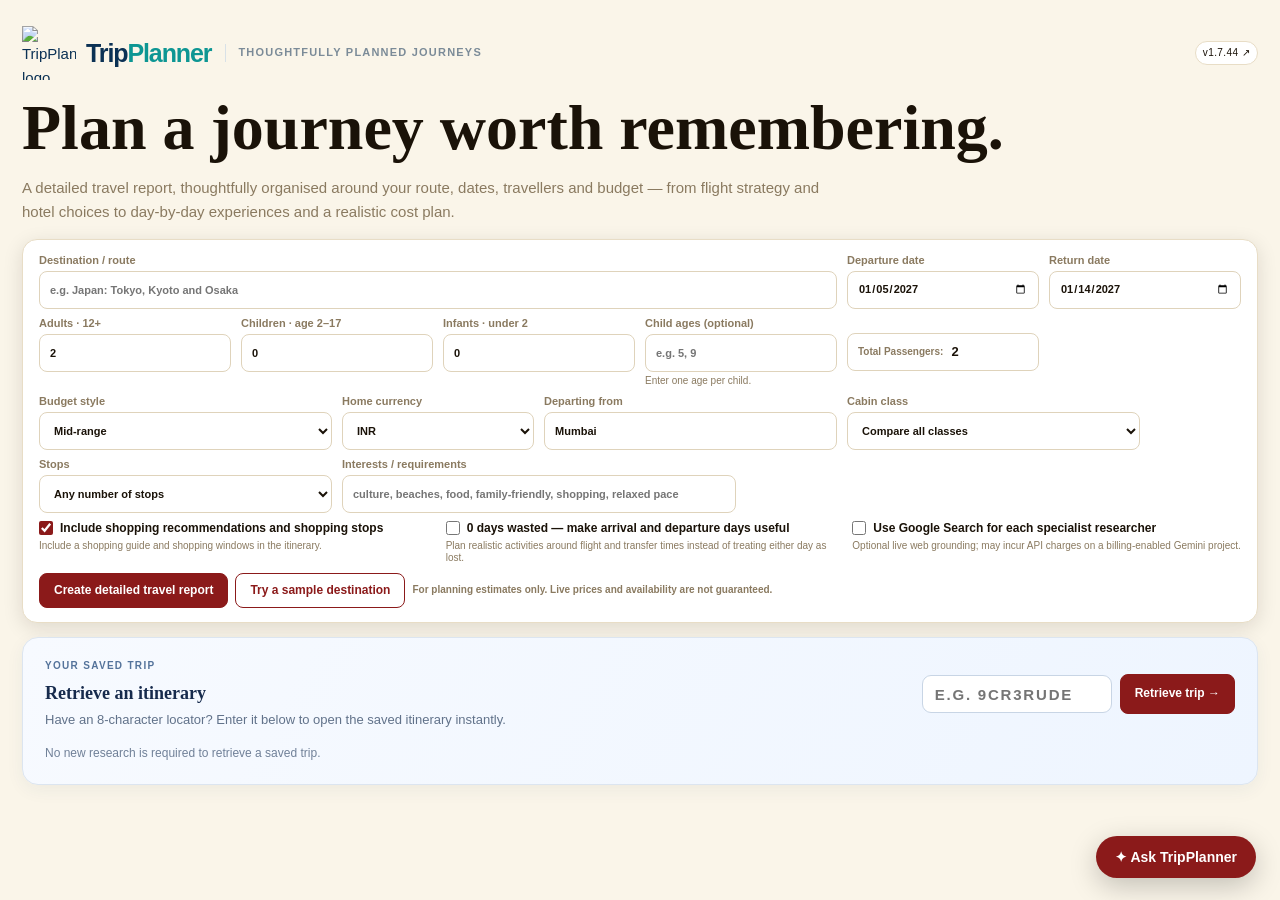
==== public/index.html @ 1905da1a "Make contingency percentage editable and recalculate budget" ====
<!doctype html><html lang="en"><head><meta charset="utf-8"><meta name="viewport" content="width=device-width,initial-scale=1,viewport-fit=cover"><meta name="theme-color" content="#0B3154"><title>TripPlanner — Thoughtfully Planned Journeys</title><link rel="icon" type="image/svg+xml" href="/favicon.svg?v=1.3.4"><link rel="stylesheet" href="/template.css"><style>
:root{--gold:#C9A84C;--deep-red:#8B1A1A;--jade:#2D6A4F;--cream:#FAF5E9;--ink:#1A1208;--soft-gold:#F0E0A8;--muted:#8A7A60;--shadow:rgba(26,18,8,.12);--line:#e8ddc6}
*{box-sizing:border-box}.brand-header{display:flex;align-items:center;gap:14px;margin:2px 0 14px;flex-wrap:wrap}.brand-logo{display:inline-flex;align-items:center;gap:10px;text-decoration:none;color:#0B3154}.brand-logo img{display:block;width:54px;height:54px;object-fit:contain}.brand-wordmark{font:800 25px/1 Inter,'DM Sans',sans-serif;letter-spacing:-1.1px;color:#0B3154}.brand-wordmark span{color:#0D9693}.brand-tagline{font-size:11px;letter-spacing:.11em;text-transform:uppercase;color:#7B8B98;font-weight:700;padding-left:12px;border-left:1px solid #d8e1e7}.brand-header .version-tag{margin-left:auto}body{margin:0;background:var(--cream);color:var(--ink);font:15px/1.6 Inter,'DM Sans',sans-serif}.wrap{max-width:1500px;margin:auto;padding:24px 22px 60px}.brand{font-size:11px;letter-spacing:.2em;text-transform:uppercase;color:var(--gold);font-weight:800}h1,h2,h3{font-family:'Playfair Display',Georgia,serif}h1{font-size:clamp(2.2rem,5vw,4rem);line-height:1.05;margin:10px 0}h2{font-size:1.6rem;margin:0 0 14px}h3{font-size:1.12rem;margin:0 0 6px}.lead{max-width:800px;color:var(--muted)}.formbox,.section,.stat,.card{background:#fff;border:1px solid var(--line);border-radius:15px;box-shadow:0 5px 20px var(--shadow)}.formbox{padding:14px 16px;margin:12px 0}.formgrid{display:grid;grid-template-columns:repeat(12,minmax(0,1fr));gap:8px 10px;align-items:start}.field{display:flex;flex-direction:column;align-items:stretch;align-self:start;gap:3px;min-width:0;font-size:11px;line-height:1.25;font-weight:700;color:var(--muted)}.field.wide{grid-column:1/-1}.field.span-2{grid-column:span 2}.field.span-3{grid-column:span 3}.field.span-4{grid-column:span 4}.field.destination-field{grid-column:span 8}.field.date-field{grid-column:span 2}.field.party-field{grid-column:span 2}.field small{font-size:10px;line-height:1.25;font-weight:500;color:var(--muted)}input,select{width:100%;height:38px;min-width:0;padding:7px 10px;border:1px solid #dfd3bb;border-radius:8px;background:#fff;color:var(--ink);font:600 13px Inter,'DM Sans',sans-serif}.btn{border:1px solid var(--deep-red);border-radius:8px;background:var(--deep-red);color:#fff;padding:9px 14px;font-size:12px;font-weight:800;cursor:pointer}.btn.secondary{background:#fff;color:var(--deep-red)}.btn:disabled{opacity:.55;cursor:wait}.status{min-height:24px;color:var(--muted)}.hero{position:relative;overflow:hidden;background:linear-gradient(145deg,#1a1208,#4a2c0a 55%,#8b1a1a);border-radius:20px;color:#fff;padding:clamp(25px,5vw,52px);margin:22px 0 14px}.hero:after{content:'✦';position:absolute;right:5%;top:-25%;font-size:clamp(100px,20vw,240px);color:rgba(201,168,76,.12)}.eyebrow{font-size:11px;letter-spacing:.2em;text-transform:uppercase;color:var(--soft-gold);font-weight:800}.hero h2{font-size:clamp(2rem,4.5vw,3.5rem);color:var(--soft-gold);margin:8px 0}.hero p{color:#f5e9d4;max-width:780px}.stats{display:grid;grid-template-columns:repeat(5,1fr);gap:10px;margin:12px 0 18px}.stat{padding:14px;text-align:center}.stat b{display:block;font:700 1.3rem 'Playfair Display',Georgia,serif;color:var(--deep-red)}.stat span{font-size:10px;letter-spacing:.1em;text-transform:uppercase;color:var(--muted)}.tabs{display:flex;flex-wrap:wrap;gap:8px;overflow:visible;position:sticky;top:0;z-index:4;background:var(--cream);padding:10px 0;align-items:center}.tab{white-space:nowrap;border:1px solid var(--line);background:#fff;color:var(--ink);border-radius:99px;padding:9px 15px;font-weight:700;cursor:pointer}.tab.active{background:var(--deep-red);border-color:var(--deep-red);color:#fff}.section{padding:22px;margin:14px 0}.section-head{display:flex;align-items:baseline;justify-content:space-between;gap:10px;flex-wrap:wrap}.section-head p{color:var(--muted);font-size:13px}.grid{display:grid;grid-template-columns:repeat(auto-fit,minmax(235px,1fr));gap:12px}.live-flight-panel{display:flex;gap:12px;align-items:end;flex-wrap:wrap;padding:16px;border:1px solid var(--line);border-radius:12px;background:#fffdf9;margin:12px 0}.live-flight-field{display:flex;flex-direction:column;gap:6px;min-width:170px;flex:1;font-size:12px;font-weight:700;color:var(--muted)}.live-flight-field input{width:100%;min-height:40px;padding:9px 11px;border:1px solid var(--line);border-radius:8px;background:#fff;color:var(--ink)}.live-flight-status{flex-basis:100%;font-size:12px;color:var(--muted);min-height:18px}.flight-filters{display:flex;gap:14px;flex-wrap:wrap;margin:12px 0 18px;padding:14px;border:1px solid var(--line);border-radius:12px;background:#fffdf9}.flight-filter{display:flex;flex-direction:column;gap:5px;min-width:190px;font-size:12px;font-weight:700;color:var(--muted)}.flight-filter select{min-width:190px}.card .btn{margin-top:12px}.card .pill{margin-top:8px}.card{padding:16px;box-shadow:none;background:#fffdf9}.budget-total-pair{display:flex;align-items:center;justify-content:flex-start;gap:28px;flex-wrap:nowrap;white-space:nowrap}.traveller-price-pair{display:grid;grid-template-columns:1fr 1fr;gap:12px;margin-top:12px}.traveller-price-option{display:flex;flex-direction:column;gap:5px;min-width:0}.traveller-price-option .price{font-size:18px}.traveller-price-option+.traveller-price-option{padding-left:12px;border-left:1px solid var(--line)}@media(max-width:520px){.traveller-price-pair{grid-template-columns:1fr}.traveller-price-option+.traveller-price-option{padding-left:0;padding-top:9px;border-left:0;border-top:1px solid var(--line)}}.budget-total-option{display:flex;align-items:baseline;gap:8px;flex-wrap:nowrap}.budget-total-option strong{font-size:12px;color:#8b5b35}.budget-total-option span{font-weight:800;color:#991b1b}.budget-total-option+ .budget-total-option{padding-left:14px;border-left:1px solid #eadcc8}@media(max-width:700px){.budget-total-pair{align-items:flex-start;flex-wrap:wrap;gap:8px 18px;white-space:normal}.budget-total-option{flex-wrap:wrap}.budget-total-option+.budget-total-option{padding-left:0;border-left:0}}.card.live-flight-card{background:#effaf2;border-color:#91c9a0}.card.live-flight-card .pill{background:#d8f1df;color:#176b36}.card.live-flight-card .price{color:#176b36}.card p{margin:6px 0;color:#554735}.muted{color:var(--muted);font-size:13px}.meta{font-size:12px;color:var(--muted);margin:4px 0}.price{font-weight:800;color:var(--jade);margin-top:8px}.pill{display:inline-block;background:#f4ead5;color:#765b2d;border-radius:99px;padding:3px 9px;font-size:11px;font-weight:700}.day{border-left:3px solid var(--gold);padding:4px 0 4px 16px;margin:16px 0}.day summary{cursor:pointer;font:700 1.2rem 'Playfair Display',Georgia,serif}.activity{display:grid;grid-template-columns:76px 1fr;gap:12px;padding:12px 0;border-bottom:1px solid #eee5d6}.activity:last-child{border-bottom:0}.time{color:var(--deep-red);font-weight:800;font-size:12px}.warn{background:#fff5df;border-left:3px solid #d49a32;padding:12px;border-radius:8px;margin:9px 0}.shopping-places-toggle{margin-top:10px}.shopping-places{margin-top:12px;border-top:1px solid var(--line);padding-top:8px}.shopping-place{padding:10px 0;border-bottom:1px solid var(--line)}.shopping-place:last-child{border-bottom:0}.shopping-place-address{font-size:12px;color:var(--muted)}.shopping-place p{margin:4px 0 6px}.shopping-place .link{display:inline-block;font-size:12px}.report-actions{display:flex;align-items:center;gap:12px;flex-wrap:wrap;margin:12px 0}.report-actions .muted{font-size:12px}.budget-table{width:100%;table-layout:fixed;border-collapse:collapse}.budget-table th,.budget-table td{padding:10px;border-bottom:1px solid #eee5d6;vertical-align:middle}.budget-table th:first-child{width:65%;text-align:left}.budget-table th:nth-child(2){width:13%;text-align:left}.budget-table th:last-child{width:22%;text-align:right}.budget-table td:first-child{width:65%;white-space:normal}.budget-table td:nth-child(2){width:13%;white-space:nowrap}.budget-table td:last-child{text-align:right;font-weight:700;width:22%;white-space:nowrap}.budget-table .budget-choice{white-space:nowrap;padding-left:4px;padding-right:4px}.budget-contingency-input{width:76px;min-width:76px;padding:8px 9px;border:1px solid var(--line,#d5d8dc);border-radius:8px;font:inherit;font-weight:650;text-align:right;background:#fff;color:inherit}.budget-contingency-input:focus{outline:2px solid var(--accent,#b7791f);outline-offset:1px}.budget-table .budget-style-select{display:inline-block;width:auto;min-width:112px;max-width:130px;margin:0;vertical-align:middle}.budget-table .budget-total-label{width:42%;text-align:left!important}.budget-table .budget-total-value{text-align:right!important;width:29%;white-space:normal!important}.experiences-table{width:100%;table-layout:fixed;border-collapse:collapse}.experiences-table th,.experiences-table td{padding:10px 8px;border-bottom:1px solid #eee5d6;vertical-align:middle}.experiences-table th:nth-child(1),.experiences-table td:nth-child(1){width:34%;text-align:left}.experiences-table th:nth-child(2),.experiences-table td:nth-child(2){width:20%;text-align:left}.experiences-table th:nth-child(3),.experiences-table td:nth-child(3),.experiences-table th:nth-child(4),.experiences-table td:nth-child(4),.experiences-table th:nth-child(5),.experiences-table td:nth-child(5){width:10%;text-align:right;white-space:nowrap}.experiences-table th:nth-child(6),.experiences-table td:nth-child(6){width:16%;text-align:right;white-space:nowrap}.experiences-table td:nth-child(2){font-size:12px;color:var(--muted);overflow-wrap:anywhere}.experiences-table td:nth-child(1) strong{display:block}.experiences-table td:nth-child(1) .meta{white-space:normal}@media(max-width:900px){.experiences-table{min-width:850px}.experiences-table-wrap{overflow-x:auto;width:100%}}.budget-table .budget-total-value strong{font-size:12px;color:#8b5b35}.budget-table .budget-total-value span{display:block;font-weight:800;color:#991b1b}.budget-table .budget-total-value strong{font-size:12px;color:#8b5b35}.budget-table .budget-total-value span{display:block;font-weight:800;color:#991b1b}.budget-total{font-weight:900;color:var(--deep-red);font-size:1.1rem}.link{color:var(--deep-red);font-weight:700;text-decoration:underline;text-underline-offset:3px}.footer{font-size:12px;color:var(--muted);margin-top:24px}.hidden{display:none!important}@media(max-width:1100px){.formgrid{grid-template-columns:repeat(8,minmax(0,1fr))}.field.destination-field{grid-column:span 4}.field.date-field{grid-column:span 2}.field.span-2{grid-column:span 2}.field.span-3{grid-column:span 3}.field.span-4{grid-column:span 4}.field.span-2.destination-field{grid-column:span 4}.field.party-field.span-2{grid-column:span 1}.field.span-3.child-ages-field{grid-column:span 2}}
@media(max-width:760px){.budget-table td:first-child{white-space:normal}.budget-table .budget-style-select{margin-left:6px;max-width:120px}.formbox{padding:12px}.formgrid{grid-template-columns:repeat(2,minmax(0,1fr));gap:8px}.field.span-2,.field.span-3,.field.span-4,.field.destination-field,.field.party-total{grid-column:span 2}.field.party-field{grid-column:span 1}.field.date-field{grid-column:span 1}.stats{grid-template-columns:repeat(2,1fr)}.wrap{padding:14px 12px 36px}.section{padding:16px}}@media(max-width:430px){.formgrid{grid-template-columns:1fr}.field.wide,.field.span-2,.field.span-3,.field.span-4,.field.destination-field,.field.date-field,.field.party-field,.field.party-total{grid-column:1/-1}.checkbox-grid{grid-template-columns:1fr}.activity{grid-template-columns:60px 1fr}}
.research-toggle span{display:flex;align-items:center;gap:7px;color:var(--ink);font-size:12px;line-height:1.25}.research-toggle input{width:14px;height:14px;min-width:14px;padding:0;margin:0;accent-color:var(--deep-red)}.research-toggle small{font-size:10px;font-weight:500;color:var(--muted)}.checkbox-grid{display:grid;grid-template-columns:repeat(3,minmax(0,1fr));gap:9px 18px;align-items:start}.checkbox-grid .research-toggle{display:grid;align-content:start;gap:4px;min-width:0}.party-total{justify-content:center;gap:4px;padding:7px 10px;border:1px solid var(--line);border-radius:8px;background:#fffaf0}.party-total>span{font-size:10px;color:var(--muted)}.party-total output{font-size:13px;font-weight:800;color:var(--deep-red);font-variant-numeric:tabular-nums}.form-actions{display:flex;align-items:center;gap:7px;flex-wrap:wrap}.form-actions .muted{font-size:10px}.form-tools{display:flex;align-items:center;justify-content:space-between;gap:12px;flex-wrap:wrap}.form-summary{min-width:0;font-size:12px;font-weight:700;color:var(--ink)}.form-summary small{display:block;font-size:10px;font-weight:500;color:var(--muted)}.formbox.collapsed{padding:9px 12px;margin:8px 0;border-radius:10px;box-shadow:0 2px 8px var(--shadow)}.wrap.has-report>h1{font-size:clamp(1.5rem,2.5vw,2rem);margin:5px 0}.wrap.has-report>.lead{display:none}.wrap.has-report{padding-top:12px}.formbox.collapsed #tripForm{display:none}.formbox.collapsed .form-tools{display:flex}.form-tools.hidden{display:none!important}@media(max-width:760px){.form-summary{flex:1 1 100%}.form-tools .btn{width:100%}}.version-tag{display:inline-block;text-decoration:none;cursor:pointer;margin-left:8px;padding:3px 7px;border:1px solid var(--line);border-radius:999px;letter-spacing:.04em;font-size:10px;color:var(--ink);vertical-align:middle;background:#fff}
.report-controls{display:flex;align-items:center;gap:10px;flex-wrap:wrap;margin:12px 0 8px;padding:12px 16px;background:#fff;border:1px solid var(--line);border-radius:12px;box-shadow:0 2px 8px var(--shadow)}
.report-controls label{font-size:11px;font-weight:800;letter-spacing:.08em;text-transform:uppercase;color:var(--muted)}
.report-controls select{width:auto;min-width:150px;padding:8px 12px;border-color:var(--gold);font-weight:700}
.report-controls span{font-size:11px;color:var(--muted)}.budget-style-select{width:auto;min-width:112px;padding:6px 9px;border:1px solid var(--gold);border-radius:8px;background:#fff;color:var(--ink);font-weight:700;font-size:12px}.budget-table td .budget-style-select{margin-left:10px;vertical-align:middle}
.flight-options-grid{grid-template-columns:repeat(4,minmax(0,1fr));align-items:stretch}.flight-options-grid[hidden]{display:none!important}.flight-options-grid>.card{min-width:0;max-width:100%;overflow:hidden;padding:13px}.flight-options-grid .flight-card-row{grid-template-columns:minmax(0,1.15fr) repeat(4,minmax(0,1fr));gap:4px;font-size:clamp(9px,.8vw,11px)}.flight-options-grid .flight-card-row>span{min-width:0;max-width:100%;overflow:hidden;text-overflow:ellipsis;white-space:nowrap}.flight-options-grid .flight-card-flightno{overflow-wrap:anywhere}.flight-options-grid .flight-card-date,.flight-options-grid .flight-card-time{white-space:normal;overflow-wrap:anywhere}.flight-options-grid .flight-card-summary{align-items:flex-start;flex-wrap:wrap;gap:4px 8px}.flight-options-grid .flight-card-airline{min-width:0;overflow-wrap:anywhere;font-size:14px}.flight-options-grid .flight-card-stops{white-space:normal;font-size:11px}.flight-options-grid .flight-card-details{min-width:0;overflow:hidden}.flight-options-grid .flight-card-classline{overflow-wrap:anywhere}@media(max-width:1050px){.flight-options-grid{grid-template-columns:repeat(2,minmax(0,1fr))}}@media(max-width:560px){.flight-options-grid{grid-template-columns:minmax(0,1fr)}.flight-options-grid>.card{padding:12px}.flight-options-grid .flight-card-row{grid-template-columns:minmax(0,1.1fr) repeat(4,minmax(0,1fr));font-size:10px}}.flight-card-summary{display:flex;justify-content:space-between;align-items:center;gap:12px}.flight-section-toggle{margin-left:auto;white-space:nowrap}.section-head{align-items:center;gap:12px}.section-head .flight-section-toggle{font-size:12px;padding:6px 10px}
.flight-card{min-width:0;overflow:visible}.flight-card-details{min-width:0}.flight-card-row{display:grid;grid-template-columns:minmax(0,1.15fr) repeat(4,minmax(0,1fr));gap:5px;align-items:center;width:100%;min-width:0;box-sizing:border-box;font-size:clamp(10px,1vw,12px)}.flight-card-row>span{min-width:0;overflow:hidden;text-overflow:ellipsis;white-space:nowrap}.flight-card-place{cursor:help;text-decoration:underline dotted;text-underline-offset:3px}.flight-info-button{position:relative;display:inline-flex;align-items:center;justify-content:center;flex:0 0 25px}.flight-info-button::after{content:attr(data-tooltip);position:absolute;z-index:20;right:0;top:calc(100% + 9px);width:min(300px,75vw);padding:10px 12px;border:1px solid #cfe4d4;border-radius:8px;background:#fff;color:#34443a;font-size:12px;font-weight:400;line-height:1.45;white-space:normal;text-align:left;box-shadow:0 5px 18px rgba(0,0,0,.12);opacity:0;visibility:hidden;pointer-events:none}.flight-info-button:hover::after,.flight-info-button:focus::after{opacity:1;visibility:visible}@media(max-width:560px){.flight-card-row{grid-template-columns:minmax(0,1fr) repeat(4,minmax(0,1fr));gap:3px;font-size:10px}}.flight-card-airline{font-size:15px}.flight-card-row{display:grid;grid-template-columns:minmax(75px,1fr) repeat(4,minmax(55px,auto));gap:7px;align-items:center;padding:8px 0;border-top:1px solid #d8e9dc;font-size:12px}.flight-card-flightno{font-weight:800}.flight-card-place{font-weight:700}.flight-card-date,.flight-card-time{white-space:nowrap}.flight-card-arrival,.flight-card-classline{font-size:11px;color:#617166;padding-top:4px}.flight-card-stops{font-size:12px;color:#526357;white-space:nowrap}@media(max-width:560px){.flight-card-row{grid-template-columns:1fr 1fr;gap:5px}}.flight-card-top{display:flex;align-items:center;justify-content:space-between;gap:10px}.flight-info-button{width:25px;height:25px;min-width:25px;border:1px solid #8aab94;border-radius:50%;background:#fff;color:#176b36;font-weight:800;cursor:pointer;line-height:1}.flight-info-note{font-size:12px;line-height:1.5;background:#fff;border:1px solid #cfe4d4;border-radius:8px;padding:10px;margin-top:10px}.flight-card-details{margin-top:10px;display:grid;gap:5px}.flight-card-flightline{display:flex;gap:18px;flex-wrap:wrap}.flight-card-field{display:flex;gap:6px;align-items:baseline}.flight-card-label,.flight-card-leg-type{font-size:11px;color:#66766a;font-weight:800;letter-spacing:.04em}.flight-card-field strong{font-size:13px}.flight-card-leg{display:flex;gap:12px;align-items:flex-start;padding-top:5px;border-top:1px solid #d8e9dc}.flight-card-leg-type{min-width:28px;color:#176b36}.flight-card-leg-main{font-size:13px;font-weight:600}.flight-card-stops{font-size:12px;color:#526357}.card.selected-budget{border:2px solid var(--gold);background:#fffaf0;box-shadow:0 2px 12px rgba(201,168,76,.15)}
.city-block{margin:20px 0 26px}
.city-header{display:flex;align-items:center;gap:14px;padding:16px 20px;margin-bottom:12px;background:linear-gradient(135deg,var(--ink) 0%,#3D2010 100%);border-radius:12px;position:relative;overflow:hidden;color:#fff}
.city-header:after{content:'';position:absolute;right:-20px;top:50%;transform:translateY(-50%);width:120px;height:120px;background:radial-gradient(circle,rgba(201,168,76,.15),transparent 70%)}
.city-emoji{font-size:32px}.city-name{font:900 22px 'Playfair Display',Georgia,serif;color:var(--soft-gold)}
.city-days{font-size:11px;color:rgba(250,245,233,.65);letter-spacing:1px;text-transform:uppercase}
.day-card{display:block;background:#fff;border:1px solid #E8DCCA;border-radius:12px;margin-bottom:12px;overflow:hidden;box-shadow:0 2px 8px var(--shadow)}
.day-header{display:flex;align-items:center;gap:0;cursor:pointer;list-style:none}
.day-header::-webkit-details-marker{display:none}
.day-num{background:var(--gold);color:var(--ink);font:900 22px 'Playfair Display',Georgia,serif;width:58px;min-height:66px;display:flex;align-items:center;justify-content:center;flex-shrink:0}
.day-title-wrap{padding:13px 16px;flex:1;min-width:0}
.day-title{font:700 15px 'Playfair Display',Georgia,serif;color:var(--ink)}
.day-subtitle{font-size:11px;color:var(--muted);margin-top:3px}
.open-btn{font-size:18px;color:var(--muted);padding:14px 16px}
.day-tags{display:flex;flex-wrap:wrap;gap:5px;padding:0 16px 12px 58px}
.day-tag{font-size:10px;font-weight:700;letter-spacing:.3px;padding:3px 8px;border-radius:12px}
.tag-temple{background:#FDE8D8;color:#8B3A0A}.tag-shop{background:#D4EDDA;color:#1A5C30}.tag-food{background:#FFF3CD;color:#856404}.tag-nature{background:#D1ECF1;color:#0C5460}.tag-culture{background:#E2D9F3;color:#4A235A}.tag-beach{background:#CCE5FF;color:#004085}.tag-boat{background:#BEE5F8;color:#0A4D6E}.tag-night{background:var(--ink);color:var(--gold)}.tag-kid{background:#FDEBD0;color:#784212}.tag-transport{background:#F3EAF9;color:#6C3483}
.day-schedule{display:none;padding:0 16px 16px 58px}
.day-card[open] .day-schedule{display:block}
.schedule-item{display:grid;grid-template-columns:64px minmax(0,1fr);gap:0 10px;margin-bottom:10px;align-items:start}
.sch-time{font-size:10px;font-weight:800;color:var(--deep-red);letter-spacing:.4px;padding-top:3px;text-align:right}
.sch-body{padding:0 0 9px 12px;border-left:2px solid #E8DCCA;min-width:0}
.sch-title{font-size:13px;font-weight:700;color:var(--ink)}
.sch-detail{font-size:11px;color:var(--muted);line-height:1.65;margin-top:3px;white-space:pre-line}
.sch-meta{font-size:10px;color:var(--muted);margin-top:5px}
.sch-transport{background:#F3EAF9;border:1px solid #C39BD3;border-radius:8px;padding:8px 10px;margin-top:6px}
.sch-transport .sch-title{color:#6C3483;font-size:12px}.sch-transport .sch-detail{color:#7D3C98}
.sch-shop{background:rgba(201,168,76,.09);border:1px solid rgba(201,168,76,.25);border-radius:7px;padding:7px 10px;margin-top:5px}
.sch-shop .sch-title{color:var(--jade)}
.sch-kid{background:#FDEBD0;border:1px solid #F5D4A5;border-radius:7px;padding:7px 10px;margin-top:5px}
.sch-kid .sch-title{color:#B45E16;font-size:11px}.sch-kid .sch-detail{color:#784212}
.sch-meal{background:#FFF8E7;border:1px solid #F0E0A8;border-radius:7px;padding:9px 10px}
.day-end{margin:12px 0 0;padding:10px 12px;background:#fbf7ef;border-radius:8px;font-size:11px;color:var(--muted)}
.day-end strong{color:var(--ink)}
@media(max-width:560px){.day-tags,.day-schedule{padding-left:14px}.day-num{width:48px}.schedule-item{grid-template-columns:54px minmax(0,1fr);gap:0 7px}.city-name{font-size:19px}.report-controls select{width:100%}} 
.party-total{grid-column:span 2;display:flex;flex-direction:row;align-items:center;align-self:start;margin-top:16px;justify-content:flex-start;gap:8px;white-space:nowrap;height:38px;padding:7px 10px;border:1px solid #dfd3bb;border-radius:8px;background:#fff;color:var(--ink);font-size:13px;line-height:1.2}.party-total>span,.party-total output{display:inline;margin:0}.party-total output{font:600 13px Inter,'DM Sans',sans-serif;color:var(--ink)}.tp-chat-launcher{position:fixed;right:24px;bottom:22px;z-index:1000;border:0;border-radius:999px;background:#8b1a1a;color:#fff;padding:13px 19px;font:700 14px Inter, sans-serif;box-shadow:0 8px 28px rgba(0,0,0,.22);cursor:pointer}.tp-chat-panel{position:fixed;right:24px;bottom:84px;width:min(390px,calc(100vw - 28px));height:min(590px,calc(100vh - 120px));z-index:1001;background:#fff;border:1px solid #e8ddc6;border-radius:18px;box-shadow:0 18px 55px rgba(0,0,0,.22);display:flex;flex-direction:column;overflow:hidden}.tp-chat-panel[hidden]{display:none}.tp-chat-head{display:flex;align-items:center;gap:10px;padding:14px 16px;background:#8b1a1a;color:#fff}.tp-chat-head strong{font-size:15px}.tp-chat-head small{display:block;opacity:.85;font-size:11px}.tp-chat-close{margin-left:auto;border:0;background:transparent;color:#fff;font-size:22px;cursor:pointer}.tp-chat-mode{padding:7px 12px;background:#fbf6ec;color:#775d3c;font-size:11px;border-bottom:1px solid #eee5d6}.tp-chat-messages{padding:14px;overflow:auto;flex:1;display:flex;flex-direction:column;gap:10px;background:#fffdf9}.tp-chat-msg{max-width:90%;padding:10px 12px;border-radius:13px;font-size:13px;line-height:1.55;white-space:pre-wrap;overflow-wrap:anywhere}.tp-chat-msg.bot{align-self:flex-start;background:#f4eee2;color:#281d12}.tp-chat-msg.user{align-self:flex-end;background:#8b1a1a;color:#fff}.tp-chat-sources{font-size:11px;margin-top:8px;display:flex;flex-direction:column;gap:4px}.tp-chat-sources a{color:#8b1a1a;text-decoration:underline}.tp-chat-compose{display:flex;gap:8px;padding:12px;border-top:1px solid #eee5d6}.tp-chat-compose textarea{flex:1;resize:none;min-height:42px;max-height:100px;border:1px solid #dfd3bb;border-radius:10px;padding:9px;font:13px Inter,sans-serif}.tp-chat-send{border:0;border-radius:10px;background:#8b1a1a;color:#fff;padding:0 15px;font-weight:700;cursor:pointer}.tp-chat-send:disabled{opacity:.5;cursor:wait}.tp-chat-hint{padding:0 12px 10px;color:#8a7a60;font-size:10px}@media(max-width:520px){.tp-chat-launcher{right:14px;bottom:14px}.tp-chat-panel{right:10px;bottom:72px;width:calc(100vw - 20px);height:min(72vh,620px)}}
/* Responsive layout: laptop, tablet and mobile */
html{width:100%;max-width:100%;overflow-x:hidden;-webkit-text-size-adjust:100%;text-size-adjust:100%}
body{width:100%;max-width:100%;overflow-x:hidden}
.wrap{width:min(100%,1500px);min-width:0}
#report,#content,.section,.formbox,.hero,.card{min-width:0;max-width:100%}
#content>*{min-width:0;max-width:100%}
img,svg,video,canvas{max-width:100%;height:auto}
.grid>* ,.stats>* ,.formgrid>*{min-width:0}
input,select,textarea,button{max-width:100%;font:inherit}
input,select,textarea{min-width:0}
.tabs{width:100%;max-width:100%;min-width:0;display:flex;flex-wrap:wrap;overflow:visible;overscroll-behavior:contain;scrollbar-width:none;align-content:flex-start;align-items:center}
.tab{flex:0 1 auto;white-space:nowrap}
.section{overflow-wrap:anywhere}
.section p,.card p,.muted,.meta{overflow-wrap:anywhere}
.report-actions{min-width:0}
.report-actions>*{min-width:0}
table{border-collapse:collapse}
.budget-table{min-width:620px;max-width:none}
.budget-table,.experiences-table{font-size:clamp(11px,1.1vw,13px)}
.experiences-table-wrap,.table-scroll,.budget-table-wrap{width:100%;max-width:100%;overflow-x:auto;-webkit-overflow-scrolling:touch}
.flight-card,.flight-card-details,.flight-card-leg-main{min-width:0;overflow-wrap:anywhere}
.flight-card-flightline,.flight-card-leg{flex-wrap:wrap}
.city-header,.day-header,.day-schedule{min-width:0}
.day-title-wrap{overflow-wrap:anywhere}
.day-tags{padding-left:16px}
.day-schedule{padding-left:16px}
@media(max-width:1024px){
 .wrap{padding:20px 16px 48px}
 .formgrid{grid-template-columns:repeat(6,minmax(0,1fr))}
 .field.destination-field{grid-column:span 6}
 .field.date-field{grid-column:span 3}
 .field.span-2{grid-column:span 2}
 .field.span-3{grid-column:span 3}
 .field.span-4{grid-column:span 3}
 .field.party-field{grid-column:span 2}
 .field.party-total{grid-column:span 2}
 .stats{grid-template-columns:repeat(3,minmax(0,1fr))}
 .grid{grid-template-columns:repeat(auto-fit,minmax(min(100%,220px),1fr))}
 .section{padding:18px}
}
@media(max-width:760px){
 .wrap{padding:14px 12px 36px}
 .brand-header{gap:8px}
 .brand-logo img{width:42px;height:42px}
 .brand-wordmark{font-size:21px}
 .brand-tagline{font-size:9px;padding-left:8px}
 .brand-header .version-tag{margin-left:0}
 h1{font-size:clamp(1.9rem,7vw,2.7rem);overflow-wrap:anywhere}
 h2{font-size:1.4rem}
 .lead{font-size:14px}
 .formbox{padding:12px}
 .formgrid{grid-template-columns:repeat(2,minmax(0,1fr));gap:9px}
 .field.wide,.field.destination-field,.field.span-2,.field.span-3,.field.span-4{grid-column:1/-1}
 .field.date-field,.field.party-field,.field.party-total{grid-column:span 1}
 .checkbox-grid{grid-template-columns:1fr}
 .stats{grid-template-columns:repeat(2,minmax(0,1fr));gap:8px}
 .stat{padding:10px 6px}
 .stat b{font-size:1.1rem}
 .tabs{position:sticky;top:0;display:flex;flex-wrap:wrap;overflow:visible;gap:6px;padding:8px 0;background:var(--cream)}
 .tab{padding:8px 12px;font-size:12px}
 .section{padding:14px;margin:10px 0}
 .grid{grid-template-columns:minmax(0,1fr)}
 .report-actions{align-items:stretch}
 .report-actions .btn{width:100%}
 .report-actions .muted{font-size:11px}
 .flight-filters{gap:9px;padding:10px}
 .flight-filter{min-width:0;flex:1 1 145px}
 .flight-filter select{width:100%;min-width:0}
 .live-flight-panel{padding:10px;gap:9px}
 .live-flight-field{min-width:0;flex:1 1 100%}
 .budget-total-pair{flex-wrap:wrap;white-space:normal}
 .budget-total-option{flex-wrap:wrap}
 .activity{grid-template-columns:56px minmax(0,1fr);gap:8px}
 .city-header{padding:12px}
 .city-emoji{font-size:25px}
 .city-name{font-size:19px}
 .day-num{width:44px;min-height:58px;font-size:19px}
 .day-title-wrap{padding:10px}
 .open-btn{padding:10px}
 .day-tags{padding:0 10px 10px 10px}
 .day-schedule{padding:0 10px 12px}
 .schedule-item{grid-template-columns:48px minmax(0,1fr);gap:0 7px}
 .sch-body{padding-left:8px}
 .budget-table{min-width:600px}
 .tp-chat-panel{right:10px;left:10px;bottom:76px;width:auto;max-width:none;height:min(72dvh,620px)}
 .tp-chat-launcher{right:12px;bottom:12px}
}
@media(max-width:480px){
 .wrap{padding:12px 10px 30px}
 .brand-header{align-items:center}
 .brand-tagline{flex:1 1 100%;border-left:0;padding-left:0}
 .formgrid{grid-template-columns:minmax(0,1fr)}
 .field.wide,.field.destination-field,.field.span-2,.field.span-3,.field.span-4,.field.date-field,.field.party-field,.field.party-total{grid-column:1/-1}
 .field.party-field{grid-column:span 1}
 .form-actions{align-items:stretch}
 .form-actions .btn{width:100%}
 .stats{grid-template-columns:repeat(2,minmax(0,1fr))}
 .stat span{font-size:9px}
 .section-head{align-items:flex-start}
 .section-head .flight-section-toggle{margin-left:0}
 .flight-card-top{align-items:flex-start}
 .flight-card-flightline{gap:7px 12px}
 .flight-card-leg{gap:7px}
 .flight-card-leg-type{min-width:25px}
 .budget-table{min-width:570px}
 .day-title{font-size:13px}
 .day-subtitle{font-size:10px}
 .sch-detail{font-size:11px}
 .tp-chat-panel{height:min(70dvh,580px)}
}
@media(hover:none){
 .tab,.btn,.flight-info-button{touch-action:manipulation}
}

/* Mobile form layout refinement — compact two-column controls */
@media(max-width:600px){
 .wrap{padding:12px 12px 92px}
 .wrap>h1{font-size:clamp(27px,8vw,36px);line-height:1.02;margin:8px 0 10px;letter-spacing:-.035em}
 .wrap>.lead{font-size:13px;line-height:1.45;margin:0 0 12px}
 .formbox{padding:12px;margin:10px 0;border-radius:14px}
 #tripForm.formgrid{display:grid;grid-template-columns:repeat(2,minmax(0,1fr));gap:10px 9px}
 #tripForm .field{grid-column:span 1!important;min-width:0;font-size:10px;line-height:1.2;gap:4px}
 #tripForm .field.destination-field,
 #tripForm .field.wide,
 #tripForm .field:has(#int),
 #tripForm .field.checkbox-grid,
 #tripForm .field:has(.form-actions){grid-column:1/-1!important}
 #tripForm .field.date-field{grid-column:span 1!important}
 #tripForm .field.party-field{grid-column:span 1!important}
 #tripForm .field.child-ages-field{grid-column:span 1!important}
 #tripForm .party-total{grid-column:1/-1!important;min-height:38px;flex-direction:row;justify-content:flex-start;align-items:center;padding:8px 10px}
 #tripForm .party-total>span,#tripForm .party-total output{font-size:12px}
 #tripForm input,#tripForm select{height:40px;padding:7px 8px;font-size:12px;width:100%;min-width:0}
 #tripForm input[type=date]{font-size:11px;letter-spacing:-.02em}
 #tripForm .checkbox-grid{grid-template-columns:1fr;gap:8px}
 #tripForm .research-toggle{display:grid;grid-template-columns:minmax(0,1fr);gap:2px;padding:8px 9px;border:1px solid var(--line);border-radius:9px;background:#fffaf0}
 #tripForm .research-toggle span{font-size:11px;line-height:1.25;align-items:flex-start}
 #tripForm .research-toggle input{width:15px;height:15px;min-width:15px;flex:0 0 15px;margin-top:0}
 #tripForm .research-toggle small{font-size:9px;line-height:1.25;padding-left:22px}
 #tripForm .form-actions{display:grid;grid-template-columns:1fr 1fr;gap:8px}
 #tripForm .form-actions .btn{width:100%;min-height:42px;padding:9px 8px;font-size:11px;line-height:1.2}
 #tripForm .form-actions .muted{grid-column:1/-1;font-size:9px;line-height:1.3}
 .tp-chat-launcher{right:12px;bottom:12px}
}
@media(max-width:360px){
 .wrap{padding-left:9px;padding-right:9px}
 .formbox{padding:9px}
 #tripForm.formgrid{gap:8px 7px}
 #tripForm .field{font-size:9px}
 #tripForm input,#tripForm select{font-size:11px;padding-left:6px;padding-right:6px}
 #tripForm input[type=date]{font-size:10px}
}

/* Research retry rows: prevent long provider errors and controls from widening the page */
.retry-row{display:grid;grid-template-columns:minmax(0,1fr) auto;align-items:center;gap:10px;min-width:0;width:100%;padding:9px 0;border-bottom:1px solid var(--line)}
.retry-row:last-child{border-bottom:0}
.retry-detail{min-width:0;max-width:100%;overflow-wrap:anywhere;word-break:break-word;white-space:normal;font-size:13px;line-height:1.5}
.retry-button{flex:0 0 auto;min-width:76px;max-width:100%;white-space:nowrap;word-break:normal;overflow-wrap:normal;padding:8px 11px;line-height:1.2}
.retry-row.is-retrying .retry-detail{opacity:.65}
.tabs{width:100%;max-width:100%;min-width:0;display:flex;flex-wrap:wrap;overflow:visible;overscroll-behavior:contain;scrollbar-width:none}
#report,.wrap,.section{min-width:0;max-width:100%}
@media(max-width:600px){
 .retry-row{grid-template-columns:minmax(0,1fr) auto;gap:8px;padding:10px 0}
 .retry-detail{font-size:12px;line-height:1.4}
 .retry-button{min-width:82px;padding:9px 8px;font-size:11px}
 .section{overflow:hidden}
 .tabs{overflow:visible;overflow-x:visible;overflow-y:visible;touch-action:pan-y}
}
.search-history{display:flex;align-items:center;gap:10px;flex-wrap:wrap;margin:8px 0}.search-history-panel{display:none;background:#fff;border:1px solid var(--line);border-radius:12px;padding:12px;margin:8px 0}.search-history-panel.open{display:block}.search-history-item{display:flex;align-items:center;justify-content:space-between;gap:12px;padding:10px 4px;border-bottom:1px solid var(--line);cursor:pointer}.search-history-item:last-child{border-bottom:0}.search-history-item strong{display:block}.search-history-item small{display:block;color:var(--muted)}.search-timer{display:inline-flex;align-items:center;gap:6px;color:var(--jade);font-weight:800;font-variant-numeric:tabular-nums;padding:5px 9px;border-radius:8px;background:#eef7f0}.search-timer[hidden]{display:none!important}.search-history-empty{color:var(--muted);font-size:13px;padding:8px 0}.locator-panel{display:grid;grid-template-columns:minmax(0,1fr) auto;gap:14px 24px;align-items:center;margin:14px 0 10px;padding:20px 22px;border:1px solid #dce5f0;border-radius:16px;background:linear-gradient(120deg,#f7faff 0%,#eef5ff 100%);box-shadow:0 5px 18px rgba(34,65,105,.06)}.locator-copy{min-width:0}.locator-eyebrow,.active-locator-label{display:block;font-size:10px;font-weight:800;letter-spacing:.13em;color:#54739b}.locator-copy h3{margin:5px 0 4px;font-size:18px;color:#172b4d}.locator-copy p{margin:0;color:#61728a;font-size:13px;line-height:1.45}.locator-controls{display:flex;gap:8px;align-items:center}.locator-controls input{width:190px;min-width:0;padding:11px 12px;border:1px solid #c8d5e5;border-radius:9px;background:#fff;color:#183252;font-weight:750;letter-spacing:.12em;text-transform:uppercase;font-variant-numeric:tabular-nums}.locator-controls input:focus{outline:3px solid rgba(64,125,205,.18);border-color:#4e83c5}.locator-controls .btn{white-space:nowrap}.locator-status{grid-column:1/-1;margin:0;color:#708098;font-size:12px}.active-locator{display:flex;align-items:center;justify-content:space-between;gap:16px;margin:10px 0 14px;padding:15px 18px;border:1px solid #c7e3d2;border-radius:14px;background:linear-gradient(110deg,#f0faf4,#e6f5ec)}.active-locator[hidden]{display:none!important}.active-locator strong{display:block;margin:3px 0;font-size:24px;line-height:1.2;letter-spacing:.2em;color:#17633c;font-variant-numeric:tabular-nums}.active-locator small{display:block;color:#527462;font-size:12px}.active-locator .btn{flex-shrink:0}.sr-only{position:absolute;width:1px;height:1px;padding:0;margin:-1px;overflow:hidden;clip:rect(0,0,0,0);white-space:nowrap;border:0}@media(max-width:680px){.locator-panel{grid-template-columns:1fr;padding:16px;gap:12px}.locator-controls{width:100%}.locator-controls input{flex:1;width:100%}.locator-status{grid-column:auto}.active-locator{align-items:flex-start}.active-locator strong{font-size:20px}}</style></head><body><main class="wrap" id="wrap">
<div class="brand-header"><a class="brand-logo" href="/" aria-label="TripPlanner home"><img src="/logo.svg" width="54" height="54" alt="TripPlanner logo"><span class="brand-wordmark">Trip<span>Planner</span></span></a><span class="brand-tagline">Thoughtfully planned journeys</span><a id="appVersion" class="version-tag" href="/diagnostics" target="_blank" rel="noopener noreferrer" aria-label="Open transaction diagnostics in a new tab" title="Open transaction diagnostics in a new tab">v1.7.44 ↗</a></div><h1>Plan a journey worth remembering.</h1><p class="lead">A detailed travel report, thoughtfully organised around your route, dates, travellers and budget — from flight strategy and hotel choices to day-by-day experiences and a realistic cost plan.</p>
<section class="formbox" id="tripFormBox"><form id="tripForm" class="formgrid">
<label class="field span-2 destination-field">Destination / route<input id="dest" required maxlength="120" placeholder="e.g. Japan: Tokyo, Kyoto and Osaka"></label>
<label class="field span-2 date-field">Departure date<input id="d1" type="date" required></label><label class="field span-2 date-field">Return date<input id="d2" type="date" required></label>
<label class="field span-2 party-field">Adults · 12+<input id="adults" type="number" min="1" max="12" value="2" required></label><label class="field span-2 party-field">Children · age 2–17<input id="children" type="number" min="0" max="12" value="0"></label><label class="field span-2 party-field">Infants · under 2<input id="infants" type="number" min="0" max="12" value="0"></label><label class="field span-2 child-ages-field">Child ages (optional)<input id="childAges" maxlength="40" placeholder="e.g. 5, 9"><small class="muted">Enter one age per child.</small></label><div class="field span-2 party-total" aria-live="polite"><span>Total Passengers:</span><output id="paxSummary">2</output></div>
<label class="field span-3">Budget style<select id="bud"><option>Budget</option><option selected>Mid-range</option><option>Luxury</option></select></label><label class="field span-2">Home currency<select id="cur"><option>INR</option><option>USD</option><option>EUR</option><option>GBP</option><option>AED</option></select></label>
<label class="field span-3">Departing from<input id="from" value="Mumbai" maxlength="60"></label><label class="field span-3">Cabin class<select id="cabin"><option value="Any">Compare all classes</option><option>Economy</option><option>Premium Economy</option><option>Business</option><option>First Class</option></select></label><label class="field span-3">Stops<select id="stops"><option value="Any">Any number of stops</option><option value="0">Non-stop</option><option value="1">1 stop</option><option value="2">2 stops</option></select></label><label class="field span-4">Interests / requirements<input id="int" maxlength="250" placeholder="culture, beaches, food, family-friendly, shopping, relaxed pace"></label>
<div class="field wide checkbox-grid"><label class="research-toggle"><span><input id="includeShopping" type="checkbox" checked> Include shopping recommendations and shopping stops</span><small>Include a shopping guide and shopping windows in the itinerary.</small></label><label class="research-toggle"><span><input id="zeroDaysWasted" type="checkbox"> 0 days wasted — make arrival and departure days useful</span><small>Plan realistic activities around flight and transfer times instead of treating either day as lost.</small></label><label class="research-toggle"><span><input id="webResearch" type="checkbox"> Use Google Search for each specialist researcher</span><small>Optional live web grounding; may incur API charges on a billing-enabled Gemini project.</small></label></div>
<div class="field wide"><div class="form-actions"><button class="btn" id="generate" type="submit">Create detailed travel report</button><button class="btn secondary" id="sample" type="button">Try a sample destination</button><span class="muted">For planning estimates only. Live prices and availability are not guaranteed.</span></div></div></form><div id="formTools" class="form-tools hidden"><div id="formSummary" class="form-summary"></div><button class="btn secondary" id="toggleForm" type="button">Edit trip details</button></div></section>
<section class="locator-panel" aria-labelledby="locatorTitle"><div class="locator-copy"><span class="locator-eyebrow">YOUR SAVED TRIP</span><h3 id="locatorTitle">Retrieve an itinerary</h3><p>Have an 8-character locator? Enter it below to open the saved itinerary instantly.</p></div><div class="locator-controls"><label class="sr-only" for="itineraryLocator">8-character search locator</label><input id="itineraryLocator" maxlength="8" minlength="8" placeholder="e.g. 9CR3RUDE" autocomplete="off" autocapitalize="characters" spellcheck="false"><button type="button" class="btn" id="retrieveLocator">Retrieve trip <span aria-hidden="true">→</span></button></div><p class="locator-status" id="locatorStatus" aria-live="polite">No new research is required to retrieve a saved trip.</p></section><div id="activeLocator" class="active-locator" hidden><div><span class="active-locator-label">YOUR SEARCH LOCATOR</span><strong id="activeLocatorCode">--------</strong><small>Keep this code to reopen your itinerary later.</small></div><button type="button" class="btn secondary" id="copyLocator">Copy code</button></div><div id="searchTimer" class="search-timer" hidden>⏱ 00:00</div><div id="status" class="status" aria-live="polite"></div><button type="button" class="tp-chat-launcher" id="tpChatLauncher" aria-expanded="false">✦ Ask TripPlanner</button><section class="tp-chat-panel" id="tpChatPanel" aria-label="TripPlanner AI Assistant" hidden><header class="tp-chat-head"><span aria-hidden="true">✦</span><div><strong>TripPlanner Assistant</strong><small>General travel help + your trip context</small></div><button type="button" class="tp-chat-close" id="tpChatClose" aria-label="Close chat">×</button></header><div class="tp-chat-mode" id="tpChatMode">General travel assistant · No trip loaded</div><div class="tp-chat-messages" id="tpChatMessages" aria-live="polite"><div class="tp-chat-msg bot">Hello! Ask me anything about travel. Once you create a trip, I can also use its details to give trip-specific answers.</div></div><form class="tp-chat-compose" id="tpChatForm"><textarea id="tpChatInput" rows="1" maxlength="2000" placeholder="Ask a travel question…" aria-label="Your question"></textarea><button class="tp-chat-send" id="tpChatSend" type="submit">Send</button></form><div class="tp-chat-hint">AI answers can be inaccurate. Verify entry rules, prices and schedules with official sources.</div></section><div id="report" class="hidden"><header class="hero"><div class="eyebrow">Your personalised journey</div><h2 id="heroTitle"></h2><p id="heroIntro"></p></header><div id="stats" class="stats"></div><div class="report-actions"><button class="btn secondary" id="savePdf" type="button">Save full trip as PDF</button><span class="muted">Includes every section and clickable contents links.</span></div><nav id="tabs" class="tabs" aria-label="Itinerary sections"></nav><div id="content"></div><p class="footer">This AI-generated plan is a research starting point. Confirm visa and entry requirements for your passport, provider terms, flight schedules, hotel availability, opening hours, local transport and prices before booking. Estimates may change with season, exchange rates and final party composition.</p></div>
</main><script>
(()=>{'use strict';
const $=id=>document.getElementById(id);let trip=null,active='Overview',forceRefreshNext=false,lastAutoFlightRefreshKey='';
let currentSearch=null,searchTimerHandle=null,searchPersistHandle=null,lastSearchPersist=0;
function searchOwnerToken(){let token='';try{token=localStorage.getItem('tp_search_owner')||'';if(!/^[a-f0-9]{64}$/.test(token)){const bytes=crypto.getRandomValues(new Uint8Array(32));token=Array.from(bytes,b=>b.toString(16).padStart(2,'0')).join('');localStorage.setItem('tp_search_owner',token)}}catch{}return token}
function elapsedSearchMs(){return currentSearch?Math.max(0,Date.now()-currentSearch.startedAt):0}
function formatElapsed(ms){const total=Math.floor(ms/1000),m=Math.floor(total/60),s=total%60;return String(m).padStart(2,'0')+':'+String(s).padStart(2,'0')}
function updateSearchTimer(){if(!currentSearch)return;$('searchTimer').hidden=false;$('searchTimer').textContent='⏱ '+formatElapsed(elapsedSearchMs())+' elapsed'}
function stopSearchTimer(){if(searchTimerHandle)clearInterval(searchTimerHandle);searchTimerHandle=null;if(searchPersistHandle)clearInterval(searchPersistHandle);searchPersistHandle=null}
function searchPayload(status='in_progress',report=null){if(!currentSearch)return null;return {session_id:currentSearch.id,owner_token:searchOwnerToken(),status,input:currentSearch.input,progress:currentSearch.progress||{},report,duration_ms:elapsedSearchMs()}}
async function persistSearch(status='in_progress',report=null,force=false){if(!currentSearch)return;currentSearch.status=status;if(!force&&Date.now()-lastSearchPersist<2500)return;lastSearchPersist=Date.now();const body=searchPayload(status,report);if(!body)return;try{const response=await fetch('/api/search-sessions',{method:'POST',headers:{'content-type':'application/json'},body:JSON.stringify(body),keepalive:true});if(!response.ok)console.warn('Search checkpoint was not saved:',response.status);else{const saved=await response.json();if(saved.locator){currentSearch.locator=saved.locator;showActiveLocator(saved.locator)}}}catch(error){console.warn('Search checkpoint failed:',error?.message||error)}}
function beginSearchSession(input){currentSearch={id:crypto.randomUUID(),startedAt:Date.now(),input:{...input},progress:{stage:'starting',message:'Starting research',completed:0,total:0}};lastSearchPersist=0;updateSearchTimer();searchTimerHandle=setInterval(updateSearchTimer,1000);searchPersistHandle=setInterval(()=>persistSearch('in_progress'),5000);persistSearch('in_progress',null,true)}
function markSearchProgress(message){if(!currentSearch)return;currentSearch.progress={...currentSearch.progress,message:String(message||'Research in progress').slice(0,240),elapsed_ms:elapsedSearchMs(),updated_at:new Date().toISOString()};persistSearch('in_progress')}
function showActiveLocator(locator){$('activeLocator').hidden=false;$('activeLocatorCode').textContent=locator;$('activeLocator').dataset.locator=locator}
async function retrieveByLocator(){const field=$('itineraryLocator'),locator=field.value.trim().toUpperCase();$('locatorStatus').textContent='Looking up saved itinerary…';if(!/^[2-9A-HJ-NP-Z]{8}$/.test(locator)){$('locatorStatus').textContent='Enter the complete 8-character locator.';return}try{const r=await fetch('/api/search-sessions?locator='+encodeURIComponent(locator)),data=await r.json();if(!r.ok)throw new Error(data.error||'Unable to retrieve itinerary');trip=data.itinerary.report;active='Overview';render();collapseTripForm(true);$('locatorStatus').textContent='Itinerary retrieved from saved data. No research providers were called.';showActiveLocator(locator);window.scrollTo({top:0,behavior:'smooth'})}catch(error){$('locatorStatus').textContent=error.message||'Unable to retrieve itinerary.'}}
$('retrieveLocator').addEventListener('click',retrieveByLocator);$('copyLocator').addEventListener('click',async()=>{const code=$('activeLocator').dataset.locator;if(!code)return;try{await navigator.clipboard.writeText(code);$('copyLocator').textContent='Copied!';setTimeout(()=>{$('copyLocator').textContent='Copy code'},1600)}catch{$('locatorStatus').textContent='Copy unavailable. Select the locator code to copy it.'}});$('itineraryLocator').addEventListener('keydown',event=>{if(event.key==='Enter'){event.preventDefault();retrieveByLocator()}});$('itineraryLocator').addEventListener('input',()=>{$('itineraryLocator').value=$('itineraryLocator').value.toUpperCase().replace(/[^2-9A-HJ-NP-Z]/g,'').slice(0,8)});

window.addEventListener('beforeunload',()=>{if(!currentSearch||currentSearch.status!=='in_progress')return;const body=searchPayload('abandoned');try{navigator.sendBeacon('/api/search-sessions',new Blob([JSON.stringify(body)],{type:'application/json'}))}catch{}});

const baseSections=['Overview','Flights','Route & transport','Hotels','Experiences','Dining','Daily itinerary','Practical guide','Budget'];
const el=(tag,cls,txt)=>{const x=document.createElement(tag);if(cls)x.className=cls;if(txt!==undefined)x.textContent=String(txt??'');return x};
const add=(p,...xs)=>{xs.filter(Boolean).forEach(x=>p.append(x));return p};
const safeLink=(url,label='Provider information')=>{if(!url||!/^https:\/\//i.test(url))return null;const a=el('a','link',label);a.href=url;a.target='_blank';a.rel='noopener noreferrer';return a};
const card=(title,desc,meta,price,url)=>{const c=el('article','card');add(c,el('h3','',title));if(meta)c.append(el('div','meta',meta));if(desc)c.append(el('p','',desc));if(price)c.append(el('div','price',price));const a=safeLink(url);if(a)c.append(a);return c};
const section=(title,sub)=>{const s=el('section','section');const h=el('div','section-head');add(h,el('h2','',title),sub?el('p','',sub):null);s.append(h);return s};
const ul=items=>{const x=el('ul');(items||[]).forEach(v=>x.append(el('li','',v)));return x};
const fmt=(v)=>v??'Not specified';
const currencyFormat=(v,code)=>{try{return new Intl.NumberFormat('en-IN',{style:'currency',currency:code,maximumFractionDigits:0}).format(v)}catch{return code+' '+Math.round(v).toLocaleString()}};
const money=(v,code)=>{if(typeof v!=='number'||!Number.isFinite(v))return 'Not provided';const localCode=String(code||trip?.currency_code||trip?.budget?.currency||'USD').toUpperCase(),homeCode=String(trip?.budget?.home_currency||$('cur').value||'INR').toUpperCase(),local=currencyFormat(v,localCode);if(localCode===homeCode)return local;const rate=Number(trip?.budget?.exchange_rate_to_home);if(!Number.isFinite(rate)||rate<=0)return homeCode+' conversion unavailable ('+local+')';return currencyFormat(v*rate,homeCode)+' ('+local+')'};
function styleKey(style){return String(style||'Mid-range').toLowerCase().replace(/[^a-z]/g,'')}
function hotelTierForStyle(style){const key=styleKey(style);return key==='budget'?'budget':key==='luxury'?'splurge':'midrange'}
function tierForStyle(style){return styleKey(style)==='luxury'?'luxury':styleKey(style)==='budget'?'budget':'mid-range'}
function stylePicker(value,onChange){const select=el('select','budget-style-select');['Budget','Mid-range','Luxury'].forEach(x=>{const option=el('option','',x);option.value=x;select.append(option)});select.value=value||'Mid-range';select.onchange=()=>onChange(select.value);return select}
function styleControl(label,value,onChange,note){const wrap=el('div','report-controls');wrap.append(el('label','',label),stylePicker(value,onChange));if(note)wrap.append(el('span','',note));return wrap}
function strategyForStyle(){const key=styleKey(trip.bud);return (trip.budget_strategies||[]).find(x=>styleKey(x.style)===key)||trip.budget_strategy||{}}
function activityPartyCost(a){const adult=Number(a.adult_cost_estimate??a.cost_estimate)||0,child=Number(a.child_cost_estimate??a.cost_estimate??adult)||0,infant=Number(a.infant_cost_estimate)||0;return adult*(trip.adults||0)+child*(trip.children||0)+infant*(trip.infants||0)}
function positiveNumber(value){const n=Number(value);return Number.isFinite(n)&&n>0?n:0}
function cheapestFlightLeg(segment){const options=(trip.flight_options||[]).filter(f=>String(f.segment||'').trim().toLowerCase()===segment&&positiveNumber(f.price_estimate)>0);return options.sort((a,b)=>positiveNumber(a.price_estimate)-positiveNumber(b.price_estimate))[0]||null}
function selectedFlightLeg(segment){const options=trip.flight_options||[],liveIdx=trip.liveSelectedFlights?.[segment];if(Number.isInteger(liveIdx)&&options[liveIdx]&&String(options[liveIdx].segment||'').trim().toLowerCase()===segment&&positiveNumber(options[liveIdx].price_estimate)>0)return options[liveIdx];const idx=trip.selectedFlights?.[segment];if(Number.isInteger(idx)&&options[idx]&&String(options[idx].segment||'').trim().toLowerCase()===segment&&positiveNumber(options[idx].price_estimate)>0)return options[idx];return null}
function flightFareForLeg(leg,key,defaultRatio){if(!leg)return 0;const value=leg[key];if(value!==undefined&&value!==null&&value!==''&&Number.isFinite(Number(value))&&Number(value)>=0)return Number(value);return positiveNumber(leg.price_estimate)*defaultRatio}
function tierPartyMealRate(style,baseName){
 const tier=styleKey(tierForStyle(style)),all=(trip.dining||[]).filter(x=>styleKey(x.tier)===tier),base=String(baseName||'').toLowerCase();
 let pool=all.filter(x=>{const area=String(x.area||'').toLowerCase();return area&&(base.includes(area)||area.includes(base))});
 if(!pool.length)pool=all;if(!pool.length)return 0;
 const average=(key,fallback)=>{const values=pool.map(x=>{const raw=x[key];return raw!==undefined&&raw!==null&&raw!==''&&Number.isFinite(Number(raw))?Math.max(0,Number(raw)):positiveNumber(fallback(x))});return values.length?values.reduce((sum,x)=>sum+x,0)/values.length:0};
 const adult=average('adult_price_per_person',x=>x.price_per_person),child=Math.min(average('child_price_per_person',x=>positiveNumber(x.adult_price_per_person||x.price_per_person)*.7),adult*.7),infant=Math.min(average('infant_price_per_person',x=>positiveNumber(x.adult_price_per_person||x.price_per_person)*.1),adult*.1);
 return adult*(trip.adults||0)+child*(trip.children||0)+infant*(trip.infants||0);
}
function normaliseSavedFlightCurrency(report){
 const options=Array.isArray(report?.flight_options)?report.flight_options:[],local=String(report.currency_code||report.budget?.currency||"").toUpperCase(),home=String(report.budget?.home_currency||"").toUpperCase(),rate=Number(report.budget?.exchange_rate_to_home);
 if(!local||!home||local===home||!(rate>0))return 0;
 let count=0;
 for(const f of options){
  const rawCurrency=f.provider_currency||f.currency;
  if(!rawCurrency)continue;
  const source=String(rawCurrency).toUpperCase();
  if(source!==home)continue;
  for(const key of ["price_estimate","adult_price_per_person","child_price_per_person","infant_price_per_person","provider_total_amount"]){const value=Number(f[key]);if(Number.isFinite(value)&&value>0)f[key]=Number((value/rate).toFixed(2))}
  f.provider_currency_original=home;f.provider_currency=local;f.currency=local;f.currency_conversion_rate=rate;count++;
 }
 return count;
}
function budgetCalc(){
 const b=trip.budget,pax=trip.pax||1,adults=trip.adults||pax,children=trip.children||0,infants=trip.infants||0,days=trip.days.length,nights=Math.max(0,days-1);
 // Planning assumption: one family room accommodates up to two adults and one child; infants share with adults.
 const rooms=Math.max(1,Math.ceil(adults/2),children,Math.ceil((adults+children)/3));
 // Flight cards are one-way per passenger. Use the lowest priced outbound and return options;
 // an Alternative is a choice, not another leg, so it is never added to the round trip.
 const outbound=selectedFlightLeg('outbound'),returnFlight=selectedFlightLeg('return'),hasRoundTripOptions=!!(outbound&&returnFlight);
 const flightAdult=hasRoundTripOptions?flightFareForLeg(outbound,'adult_price_per_person',1)+flightFareForLeg(returnFlight,'adult_price_per_person',1):0;
 const flightChild=hasRoundTripOptions?flightFareForLeg(outbound,'child_price_per_person',1)+flightFareForLeg(returnFlight,'child_price_per_person',1):0;
 const flightInfant=hasRoundTripOptions?flightFareForLeg(outbound,'infant_price_per_person',.1)+flightFareForLeg(returnFlight,'infant_price_per_person',.1):0;
 const flights=flightAdult*adults+flightChild*children+flightInfant*infants,local=positiveNumber(b.local_transport_total);
 const wantedTier=hotelTierForStyle(trip.hotelStyle||trip.bud);let hotel=0,hotelFound=false;
 (trip.areas||[]).forEach(area=>{const areaNights=Number((String(area.nights||'').match(/\d+/)||[])[0])||0;const options=area.hotel_options||[];const option=options.find(h=>styleKey(h.tier)===wantedTier);if(option&&positiveNumber(option.price_per_night)>0){hotel+=positiveNumber(option.price_per_night)*rooms*areaNights;hotelFound=true}else hotel+=positiveNumber(b.hotel_per_room_per_night)*rooms*areaNights});
 if(!hotelFound)hotel=positiveNumber(b.hotel_per_room_per_night)*rooms*nights;
 const hasDailyActivities=(trip.days||[]).some(d=>(d.activities||[]).length>0),activitiesFromDays=(trip.days||[]).reduce((sum,d)=>sum+(d.activities||[]).reduce((x,a)=>x+activityPartyCost(a),0),0),activities=hasDailyActivities?activitiesFromDays:positiveNumber(b.activity_per_person_per_day)*days*(adults+children*.7+infants*.1);
 // Sum the actual timed meal estimates (per person, per meal) in the itinerary.
 // When the report-level style changes, scale those prices by the researched dining-tier ratio.
 const allMeals=(trip.days||[]).flatMap(d=>(d.meals||[]).map(m=>({meal:m,base:d.base})));
 const hasCompleteMealPrices=allMeals.length>0&&allMeals.every(({meal:m})=>Number.isFinite(Number(m.adult_price_estimate??m.price_estimate))&&Number.isFinite(Number(m.child_price_estimate??m.price_estimate))&&Number.isFinite(Number(m.infant_price_estimate??0)));
 const generatedStyle=trip.generatedBudgetStyle||trip.bud,tier=tierForStyle(trip.diningStyle||trip.bud);
 const scheduledFood=allMeals.reduce((sum,{meal:m,base})=>{
  const adult=Number(m.adult_price_estimate??m.price_estimate)||0;
  const childReported=Number(m.child_price_estimate??m.price_estimate??adult)||0,infantReported=Number(m.infant_price_estimate)||0;
  const child=Math.min(childReported,adult*.7),infant=Math.min(infantReported,adult*.1);
  const initialRate=tierPartyMealRate(generatedStyle,base),selectedRate=tierPartyMealRate(trip.diningStyle||trip.bud,base),styleScale=initialRate>0&&selectedRate>0?selectedRate/initialRate:1;
  return sum+(adult*adults+child*children+infant*infants)*styleScale;
 },0);
 const fallbackDiningFood=(trip.days||[]).reduce((sum,d)=>sum+Math.max(2,(d.meals||[]).length)*tierPartyMealRate(trip.diningStyle||trip.bud,d.base),0);
 const fallbackFood=positiveNumber(b.food_per_person_per_day)*days*(adults+children*.7+infants*.1);
 const food=hasCompleteMealPrices?scheduledFood:(fallbackDiningFood>0?fallbackDiningFood:fallbackFood);
 const shopping=positiveNumber(b.shopping_per_person)*(adults+children);
 const contingencyPercent=Math.max(0,Math.min(30,Number(b.contingency_percent)||0));
 const subtotalWithoutShopping=flights+local+hotel+activities+food;
 const contingencyWithoutShopping=0;
 const totalWithoutShopping=subtotalWithoutShopping;
 const baseTotal=subtotalWithoutShopping+shopping,contingency=baseTotal*contingencyPercent/100,total=baseTotal+contingency,rate=Number(b.exchange_rate_to_home)||0,code=trip.currency_code||b.currency||'USD';
 const sharedBasePerTraveller=(local+hotel+activities+food)/pax;
 const sharedPerTraveller=(local+hotel+activities+food+shopping)*(1+contingencyPercent/100)/pax;
 const perAdultWithoutExtras=flightAdult+sharedBasePerTraveller,perChildWithoutExtras=flightChild+sharedBasePerTraveller,perInfantWithoutExtras=flightInfant+sharedBasePerTraveller;
 const perAdult=flightAdult*(1+contingencyPercent/100)+sharedPerTraveller,perChild=flightChild*(1+contingencyPercent/100)+sharedPerTraveller,perInfant=flightInfant*(1+contingencyPercent/100)+sharedPerTraveller;
 return {code,pax,adults,children,infants,rooms,nights,flights,flightAdult,flightChild,flightInfant,flightSource:hasRoundTripOptions?'Selected outbound + return flights':'No complete round-trip selection · flights excluded',perAdult,perChild,perInfant,perAdultWithoutExtras,perChildWithoutExtras,perInfantWithoutExtras,averageWithoutExtras:subtotalWithoutShopping/pax,averageWithExtras:total/pax,local,hotel,activities,food,foodSource:hasCompleteMealPrices?'Timed itinerary meals':fallbackDiningFood>0?'Selected dining tier':'Daily food allowance',shopping,contingency,contingencyWithoutShopping,total,totalWithoutShopping,rate,home:rate>0?total*rate:null,per:total/pax,tier,hasRoundTripOptions};
}
function render(){ $('report').classList.remove('hidden');$('heroTitle').textContent=$('dest').value+' · '+$('d1').value+' to '+$('d2').value;const homeCurrency=trip.budget.home_currency||$('cur').value;$('heroIntro').textContent=trip.overview+' · All prices in '+homeCurrency+' first; local amounts in brackets.';const c=budgetCalc();const partyLabel=c.adults+' adults · '+c.children+' children · '+c.infants+' infants';const stats=[[trip.days.length+' days','Trip duration'],[trip.areas.length+' bases','Suggested bases'],[c.pax+' travellers',partyLabel],[fmt(trip.destination_currency)+' ('+trip.currency_code+')','Local currency'],[money(c.total,c.code),'Estimated total · '+(trip.budget.home_currency||$('cur').value)]];$('stats').replaceChildren(...stats.map(([v,k])=>{const x=el('div','stat');add(x,el('b','',v),el('span','',k));return x}));const visibleSections=[...baseSections.slice(0,6),...(trip.includeShopping!==false?['Shopping guide']:[]),...baseSections.slice(6)];if(active==='Shopping guide'&&!visibleSections.includes(active))active='Overview';$('tabs').replaceChildren(...visibleSections.map(t=>{const b=el('button','tab'+(active===t?' active':''),t);b.type='button';b.onclick=()=>{active=t;render()};return b}));renderContent()}
function saveTripPdf(){
 if(!trip)return;
 const popup=window.open('','_blank');if(!popup){$('status').textContent='Please allow pop-ups to create the PDF print view.';return;}
 const original=active,sections=[...baseSections.slice(0,6),...(trip.includeShopping!==false?['Shopping guide']:[]),...baseSections.slice(6)];
 const snapshots=[];
 try{
  sections.forEach((name,index)=>{active=name;renderContent();const clone=$('content').cloneNode(true);snapshots.push({name,id:'trip-section-'+index,html:clone.innerHTML})});
 }finally{active=original;renderContent()}
 const title=$('heroTitle').textContent||'Trip plan',style=document.querySelector('style')?.textContent||'';
 const toc=snapshots.map(x=>'<li><a href="#'+x.id+'">'+x.name+'</a></li>').join('');
 const body=snapshots.map(x=>'<section class="pdf-section" id="'+x.id+'"><h1>'+x.name+'</h1>'+x.html+'</section>').join('');
 const doc='<!doctype html><html><head><meta charset="utf-8"><title>'+title.replace(/[<>&"]/g,'')+'</title><style>'+style+' body{background:#fff!important;padding:24px!important}.pdf-wrap{max-width:1100px;margin:auto}.pdf-cover{padding:24px 0;border-bottom:2px solid #8d1b1b;margin-bottom:24px}.pdf-toc{page-break-after:always}.pdf-section{page-break-before:always;margin-bottom:28px}.pdf-section:first-of-type{page-break-before:auto}.pdf-section h1{font-size:22px;color:#8d1b1b;border-bottom:1px solid #ddd;padding-bottom:8px}.pdf-section a{color:#8d1b1b;text-decoration:underline}.pdf-section .hidden{display:block!important}.pdf-section button{display:none!important}.pdf-section .section,.pdf-section .card{break-inside:avoid}.pdf-section table{width:100%;border-collapse:collapse}a{color:#8d1b1b}@page{size:A4;margin:14mm}@media print{.pdf-section{break-before:page}.pdf-section:first-of-type{break-before:auto}a{color:#8d1b1b}}</style></head><body><main class="pdf-wrap"><header class="pdf-cover"><h1>'+title.replace(/[<>&"]/g,'')+'</h1><p>'+($('heroIntro').textContent||'')+'</p><p>Generated by TripPlanner · '+new Date().toLocaleDateString()+'</p></header><nav class="pdf-toc"><h1>Contents</h1><ol>'+toc+'</ol></nav>'+body+'</main><scr'+'ipt>window.onload=()=>setTimeout(()=>window.print(),500)</scr'+'ipt></body></html>';
 popup.document.open();popup.document.write(doc);popup.document.close();
}
function renderContent(){
 const root=$('content');root.replaceChildren();let s,g;
 const home=trip.budget.home_currency||$('cur').value,local=trip.currency_code||trip.budget.currency;
 const heading=(title,sub)=>section(title,sub);
 if(active==='Overview'){
  s=heading('Journey overview',trip.route_summary);
  g=el('div','grid');
  [['Best time to visit',trip.best_time],['Destination context',trip.local_context],['Getting there',trip.getting_there],['Route and overnight bases',trip.areas.map(x=>x.name+' ('+x.nights+')').join(' → ')],['Home currency',home+' · local prices shown in brackets as '+local],['Estimated trip budget',money(budgetCalc().total,local)]].forEach(x=>g.append(card(x[0],x[1])));
  s.append(g);
  
  if((trip.research_unavailable||[]).length){
   const panel=section('Research temporarily unavailable','Other trip details are ready. Retry any missing section independently; successful results will remain unchanged.');
   (trip.research_unavailable||[]).forEach(item=>{
    const row=el('div','retry-row');
    const name=item.label||item.kind;
    const detail=el('div','retry-detail',name+(item.error?' · '+item.error:''));
    const button=el('button','btn secondary retry-button','Try again');button.type='button';
    button.onclick=async()=>{
     if(button.disabled)return;button.disabled=true;button.textContent='Retrying…';row.classList.add('is-retrying');
     const saved=trip.request_context||{};
     const payload={...(saved.trip||{}),useSearch:saved.useSearch===true,retryOnly:{kind:item.kind,area:item.area||'',date:item.date||''}};
     try{const updated=await requestItinerary(payload);trip=updated;lastAutoFlightRefreshKey='';render();}catch(error){button.disabled=false;button.textContent='Try again';row.classList.remove('is-retrying');detail.textContent=name+' · '+(error.message||'Retry failed.');}
    };
    row.append(detail,button);panel.append(row);
   });
   s.append(panel);
  }
  (trip.caveats||[]).forEach(x=>s.append(el('div','warn','Note: '+x)));
  root.append(s);
 }
 if(active==='Flights'){
  s=heading('Compare and select your flights','Filter by cabin and stops, then select one outbound and one return option. Selected fares feed into Budget. Fares are indicative unless verified by the provider.');
  const live=section('Search flight prices','Compare indicative Google Flights prices across airlines and all four cabin classes. This is price research only — no booking or payment functionality.');
  const panel=el('div','live-flight-panel');
  const makePlace=(label,value,id)=>{
   const wrap=el('label','live-flight-field',label),field=el('input');field.type='text';field.id=id;field.value=value;field.placeholder='City or airport';field.autocomplete='off';
   const list=el('datalist');list.id=id+'-places';field.setAttribute('list',list.id);wrap.append(field,list);return {wrap,field,list};
  };
  const savedTrip=trip.request_context?.trip||trip;
  const savedOrigin=savedTrip.from||trip.from||'Mumbai';
  const savedDestination=trip.areas?.[0]?.name||savedTrip.dest||(trip.dest||'').split(/[,:;]/)[0]||'';
  const originField=makePlace('From',trip.flightSearch?.originText||savedOrigin,'live-flight-origin');
  const destinationField=makePlace('To',trip.flightSearch?.destinationText||savedDestination,'live-flight-destination');
  const dateField=(label,value)=>{const wrap=el('label','live-flight-field',label),field=el('input');field.type='date';field.value=value||'';wrap.append(field);return {wrap,field}};
  const departField=dateField('Departure',savedTrip.d1||trip.d1),returnField=dateField('Return',savedTrip.d2||trip.d2);
  const lookup=(field,list)=>{let timer;field.addEventListener('input',()=>{clearTimeout(timer);const q=field.value.trim();if(q.length<3)return;timer=setTimeout(async()=>{try{const r=await fetch('/api/flights',{method:'POST',headers:{'content-type':'application/json'},body:JSON.stringify({action:'places',query:q})});const data=await r.json();list.replaceChildren(...(data.places||[]).map(place=>{const option=el('option');option.value=place.label;return option}))}catch{}},600)})};
  lookup(originField.field,originField.list);lookup(destinationField.field,destinationField.list);
  const searchButton=el('button','btn','Search using saved trip details');searchButton.type='button';
  const liveStatus=el('div','live-flight-status',trip.liveFlightStatus||'Using your saved departure city, first destination base, travel dates and currency. No need to re-enter trip details.');
  const diagnostics=el('div','live-flight-status','Checking SerpApi configuration and account usage…');
  const refreshQuota=el('button','btn secondary','Refresh quota');refreshQuota.type='button';
  const quotaRow=el('div','live-flight-panel');quotaRow.style.marginTop='8px';quotaRow.style.padding='10px 12px';
  const updateQuota=async()=>{
   diagnostics.textContent='Checking provider and daily AI usage…';
   const [serpResult,aiResult]=await Promise.allSettled([
    fetch('/api/flights',{method:'POST',headers:{'content-type':'application/json'},body:JSON.stringify({action:'status'})}).then(r=>r.json()),
    fetch('/api/quota',{cache:'no-store'}).then(r=>r.json())
   ]);
   const lines=[];
   if(serpResult.status==='fulfilled'){
    const info=serpResult.value;trip.serpApiStatus=info;
    if(!info.configured)lines.push('SerpApi: API key not configured; fallback providers are used when available.');
    else if(info.valid!==true)lines.push('SerpApi: Account check failed. '+(info.message||'Check the secret.'));
    else lines.push('SerpApi: '+info.plan+' · Monthly '+info.used+' / '+info.monthlyLimit+' · Remaining '+info.remaining+(info.hourlyLimit?' · Hourly '+info.hourlyUsed+' / '+info.hourlyLimit:''));
   }else lines.push('SerpApi: Could not check account usage.');
   if(aiResult.status==='fulfilled'){
    const q=aiResult.value;
    if(q.configured)lines.push('Workers AI: '+q.used.toLocaleString()+' / '+q.limit.toLocaleString()+' estimated neurons reserved today (UTC) · Remaining '+q.remaining.toLocaleString()+' · Calls '+q.requests);
    else lines.push('Workers AI: quota database unavailable; Workers AI is disabled until QUOTA_DB is available.');
   }else lines.push('Workers AI: Could not check daily quota.');
   diagnostics.textContent=lines.join(' | ');
  };
  refreshQuota.onclick=updateQuota;
  searchButton.onclick=async()=>{
   const code=value=>{const match=String(value||'').match(/\(([A-Z]{3})\)\s*$/);return match?match[1]:/^[A-Z]{3}$/.test(String(value||'').trim())?String(value).trim().toUpperCase():''};
   const fromValue=originField.field.value.trim(),toValue=destinationField.field.value.trim();
   if(!fromValue||!toValue){liveStatus.textContent='Enter a departure city and destination.';return}
   if(!departField.field.value||!returnField.field.value||returnField.field.value<departField.field.value){liveStatus.textContent='Enter valid departure and return dates.';return}
   searchButton.disabled=true;liveStatus.textContent='Resolving airports and searching Google Flights across all four cabin classes and both directions…';
   trip.flightSearch={originText:fromValue,destinationText:toValue};
   try{
    const r=await fetch('/api/flights',{method:'POST',headers:{'content-type':'application/json'},body:JSON.stringify({action:'search',origin:fromValue,destination:toValue,departureDate:departField.field.value,returnDate:returnField.field.value,currency:local,homeCurrency:trip.budget?.home_currency||$('cur').value||'INR',adults:savedTrip.adults||1,children:savedTrip.children||0,infants:savedTrip.infants||0,cabin:savedTrip.cabin||'Any',stops:savedTrip.stops||'Any'})});
    const data=await r.json();
    if(!r.ok){
     if(data.code==='QUOTA_EXCEEDED'||r.status===429){
      const hasSavedFlights=(trip.flight_options||[]).length>0;
      trip.liveFlightStatus=hasSavedFlights?'Fresh flight refresh could not run because providers are unavailable or out of quota. Showing saved results from '+(trip.liveFlightSearchAt||'the previous search')+'.':'All live flight providers are unavailable or out of quota. No verified flight results are available; retry later or enter a fare manually.';
      liveStatus.textContent=trip.liveFlightStatus;renderContent();return;
     }
     throw new Error(data.error||'Flight price search failed.');
    }
    trip.flightFallbackMode=false;
    trip.liveFlightSearchKey=[fromValue,toValue,departField.field.value,returnField.field.value,savedTrip.cur||local].join('|');lastAutoFlightRefreshKey=trip.liveFlightSearchKey;
    trip.liveFlightOptions=data.options||[];trip.liveFlightSearchAt=data.searchedAt;trip.liveFlightSearchNotice=data.notice;trip.liveFlightProvider=data.provider||'SerpApi';trip.liveSelectedFlights={};
    // Replace AI-generated estimates; only provider-backed results may populate flight cards.
    trip.flight_options=[];
    const start=trip.flight_options.length;trip.flight_options.push(...trip.liveFlightOptions);
    trip.liveFlightOptions=trip.liveFlightOptions.map((f,i)=>({...f,_tripIndex:start+i}));
    trip.liveFlightStatus='Found '+trip.liveFlightOptions.length+' indicative flight prices via '+(data.provider||'SerpApi')+' · '+(data.searchesUsed||8)+' searches used. '+(data.partial?'Some cabin/direction searches returned no results. ':'')+'Prices may change.';
    liveStatus.textContent=trip.liveFlightStatus;
    renderContent();
   }catch(error){
    const hasSavedFlights=(trip.flight_options||[]).length>0;
    liveStatus.textContent=hasSavedFlights?'Fresh flight refresh failed: '+(error.message||'provider error')+'. Keeping the saved flight results.':'Could not retrieve verified flight prices: '+(error.message||'provider error')+'.';
    trip.liveFlightStatus=liveStatus.textContent;renderContent();
   }
   finally{searchButton.disabled=false}
  };
  panel.append(originField.wrap,destinationField.wrap,departField.wrap,returnField.wrap,searchButton,liveStatus);
  quotaRow.append(diagnostics,refreshQuota);
  live.append(panel,quotaRow);
  root.append(live);
  const autoRefreshKey=[originField.field.value.trim(),destinationField.field.value.trim(),departField.field.value,returnField.field.value,savedTrip.cur||local].join('|');
  if(autoRefreshKey&&lastAutoFlightRefreshKey!==autoRefreshKey){
   lastAutoFlightRefreshKey=autoRefreshKey;
   liveStatus.textContent=(trip.flight_options||[]).length?'Saved flight data loaded. Refreshing current provider prices in the background…':'Checking current provider prices for this trip…';
   setTimeout(()=>{if(active==='Flights'&&trip)searchButton.click()},0);
  }
  if(!trip.serpApiStatus)updateQuota();
  else refreshQuota.onclick=updateQuota;
  const filters=el('div','flight-filters');
  const cabin=el('label','flight-filter','Cabin class'),cabinSelect=el('select');
  ['Any','Economy','Premium Economy','Business','First Class'].forEach(v=>{const o=el('option','',v);o.value=v;cabinSelect.append(o)});
  cabinSelect.value=trip.flightFilters?.cabin||trip.requestedCabin||'Any';cabinSelect.onchange=()=>{trip.flightFilters=trip.flightFilters||{};trip.flightFilters.cabin=cabinSelect.value;renderContent()};cabin.append(cabinSelect);
  const stops=el('label','flight-filter','Stops'),stopsSelect=el('select');
  [['Any','Any number of stops'],['0','Non-stop'],['1','1 stop'],['2','2 stops'],['3','3+ stops']].forEach(([v,l])=>{const o=el('option','',l);o.value=v;stopsSelect.append(o)});
  stopsSelect.value=trip.flightFilters?.stops||trip.requestedStops||'Any';stopsSelect.onchange=()=>{trip.flightFilters=trip.flightFilters||{};trip.flightFilters.stops=stopsSelect.value;renderContent()};stops.append(stopsSelect);
  const airlineNames=[...new Set((trip.flight_options||[]).flatMap(f=>String(f.airlines||'').split(' / ').map(x=>x.trim()).filter(Boolean)))].sort((a,b)=>a.localeCompare(b));
  const airline=el('label','flight-filter','Airline'),airlineSelect=el('select');
  [['Any','Any airline'],...airlineNames.map(name=>[name,name])].forEach(([v,label])=>{const o=el('option','',label);o.value=v;airlineSelect.append(o)});
  airlineSelect.value=trip.flightFilters?.airline||'Any';airlineSelect.onchange=()=>{trip.flightFilters=trip.flightFilters||{};trip.flightFilters.airline=airlineSelect.value;renderContent()};airline.append(airlineSelect);
  const sort=el('label','flight-filter','Sort by'),sortSelect=el('select');
  [['recommended','Recommended'],['price','Price: low to high'],['departure','Departure time'],['arrival','Arrival time'],['stops','Fewest stops'],['layover','Shortest stopover']].forEach(([v,l])=>{const o=el('option','',l);o.value=v;sortSelect.append(o)});
  sortSelect.value=trip.flightFilters?.sort||'recommended';sortSelect.onchange=()=>{trip.flightFilters=trip.flightFilters||{};trip.flightFilters.sort=sortSelect.value;renderContent()};sort.append(sortSelect);
  filters.append(cabin,stops,airline,sort);s.append(filters);root.append(s);
  const seenFlightCards=new Set();
  const cabinWanted=String(trip.flightFilters?.cabin??trip.requestedCabin??'Any').trim().toLowerCase();
   const stopsWanted=String(trip.flightFilters?.stops??trip.requestedStops??'Any').trim().toLowerCase();
    const airlineWanted=String(trip.flightFilters?.airline||'Any').trim().toLowerCase();
   const options=(trip.flight_options||[]).map((f,index)=>({...f,_index:index})).filter(f=>{
    if(trip.flightFallbackMode&&f.live_fare)return false;
    const key=[f.segment,f.cabin_class,f.route,f.flight_number].map(x=>String(x||'').toLowerCase().replace(/\s+/g,'')).join('|');
    if(!key.replace(/\|/g,''))return true;
    if(seenFlightCards.has(key))return false;seenFlightCards.add(key);return true;
   });
   const cabinMatch=f=>{if(!cabinWanted||cabinWanted==='any')return true;const actual=String(f.cabin_class||'').toLowerCase().replace(/[^a-z]/g,''),wanted=cabinWanted.replace(/[^a-z]/g,'');return actual===wanted||actual.includes(wanted)||wanted.includes(actual)};
   const stopCount=f=>{const value=String(f.stops??'').trim().toLowerCase();if(/non.?stop|direct/.test(value))return 0;const m=value.match(/\d+/);return m?Number(m[0]):null};
   const stopMatch=f=>{if(!stopsWanted||stopsWanted==='any')return true;const count=stopCount(f);if(count===null)return false;return stopsWanted==='3'?count>=3:count===Number(stopsWanted)};
   const airlineMatch=f=>airlineWanted==='any'||String(f.airlines||'').toLowerCase().split(' / ').some(name=>name.trim()===airlineWanted);
    const filtered=options.filter(f=>cabinMatch(f)&&stopMatch(f)&&airlineMatch(f));
  [['outbound','Outbound flights'],['return','Return flights'],['alternative','Alternative routes'],['domestic','Domestic flights']].forEach(([segment,label])=>{
   const list=filtered.filter(f=>String(f.segment||'').toLowerCase()===segment);
   const sortMode=trip.flightFilters?.sort||'recommended';
   const clockMinutes=value=>{const m=String(value||'').match(/\b(\d{1,2}):(\d{2})\b/);return m?Number(m[1])*60+Number(m[2]):Number.MAX_SAFE_INTEGER};
   const sortValue=f=>sortMode==='price'?positiveNumber(f.price_estimate):sortMode==='departure'?clockMinutes(f.departure):sortMode==='arrival'?clockMinutes(f.arrival):sortMode==='stops'?(stopCount(f)??999):sortMode==='layover'?(Number(f.layover_minutes)||999999):0;
   if(sortMode!=='recommended')list.sort((a,b)=>sortValue(a)-sortValue(b)||positiveNumber(a.price_estimate)-positiveNumber(b.price_estimate));
   if(!list.length)return;
   const isSelectableLeg=segment==='outbound'||segment==='return';
   const selectedIndex=trip.selectedFlights?.[segment]??trip.liveSelectedFlights?.[segment];
   const hasSelection=isSelectableLeg&&Number.isInteger(selectedIndex)&&list.some(f=>f._index===selectedIndex);
   const collapsed=isSelectableLeg&&!trip.flightSectionsExpanded?.[segment];
   const block=heading(label,segment==='alternative'?'Alternative routes are not added to the round-trip budget.':'Select the option that best suits your schedule and budget.');
   if(isSelectableLeg){const toggle=el('button','btn secondary flight-section-toggle',collapsed?'Change selection · Show flights':'Collapse flights');toggle.type='button';toggle.onclick=()=>{trip.flightSectionsExpanded=trip.flightSectionsExpanded||{};trip.flightSectionsExpanded[segment]=collapsed;render()};const header=block.querySelector('.section-head');if(header)header.append(toggle)}
   const grid=el('div','grid flight-options-grid');if(collapsed)grid.hidden=true;
   list.forEach(f=>{
    const meta=[f.cabin_class||'Cabin not specified',f.duration].filter(Boolean).join(' · ');
     const hasFareRange=Number(f.fare_range_min)>0&&Number(f.fare_range_max)>=Number(f.fare_range_min);const fareLabel=f.price_unverified?'Fare requires verification · excluded from budget':hasFareRange?money(f.fare_range_min,local)+' – '+money(f.fare_range_max,local)+' / adult · one-way (Gemini estimate)':Number(f.price_estimate)>0?money(f.price_estimate,local)+' / '+(f.live_fare?'adult':'passenger')+' · one-way':'Fare unavailable · verify with airline';
     const c=card((f.airlines||'Suggested flight'),'',meta,fareLabel,f.live_fare?f.source_url:f.booking_url);const providerLink=c.querySelector('a.link');if(providerLink&&f.live_fare){providerLink.textContent='Provider information';providerLink.title='Amount converted to your home currency. The external provider page may use its own currency settings.';}
     {if(f.live_fare)c.classList.add('live-flight-card');
      const info=el('span','flight-info-button','i');info.setAttribute('role','img');info.setAttribute('aria-label','Fare information');info.setAttribute('data-tooltip','Indicative Google Flights price for one adult, one-way. Child fares are estimated at the adult fare and lap infants at 10% for trip-budget planning; the provider does not supply a passenger-type breakdown here. Price source: Google Flights via SerpApi · indicative only. No booking is available in TripPlanner.');info.tabIndex=0;const top=el('div','flight-card-top');top.append(el('div','pill',f.live_fare?'Google Flights · indicative':'Gemini · indicative range'),info);c.prepend(top);
      const details=el('div','flight-card-details'),summary=el('div','flight-card-summary');summary.append(el('strong','flight-card-airline',f.airlines||'Airline not specified'),el('span','flight-card-stops','Stops: '+(f.stops??'Not specified')));details.append(summary);
      let legs=Array.isArray(f.flight_legs)?f.flight_legs.filter(x=>x&&((x.from||x.to)||(x.departure||x.arrival))):[];
      if(!legs.length){const rp=String(f.route||'').split(' · ').map(x=>x.trim()).filter(Boolean),ap=rp.length?rp.flatMap(x=>x.split(/[–-]/).map(y=>y.trim())).filter(Boolean):[];legs=[{from:ap[0]||'',to:ap[ap.length-1]||'',flight_number:f.flight_number||'',departure:f.departure||'',arrival:f.arrival||''}]}
      legs.forEach(leg=>{const dep=String(leg.departure||''),dt=value=>{const m=value.match(/(\d{1,2}\s+[A-Za-z]{3,9}\s+\d{4}|\d{4}-\d{2}-\d{2}|\d{1,2}\s+[A-Za-z]{3,9})/),tm=value.match(/\b\d{1,2}:\d{2}\b/);return {date:m?m[0]:(value.split(/[·,]/)[0]||'—'),time:tm?tm[0]:(value.split(/[·,]/).slice(-1)[0]||'—')}};
       const d=dt(dep),row=el('div','flight-card-row');
       const airport=(code,name,country)=>{const node=el('span','flight-card-place',code||'—');const tip=[name,country].filter(Boolean).join(', ')||((code||'Airport')+' · details unavailable');node.title=tip;node.setAttribute('aria-label',(code||'Airport')+': '+tip);return node};
       row.append(el('span','flight-card-flightno',leg.flight_number||f.flight_number||'—'),airport(leg.from,leg.from_name,leg.from_country),airport(leg.to,leg.to_name,leg.to_country),el('span','flight-card-date',d.date),el('span','flight-card-time',d.time));details.append(row);
       if(leg.arrival){const at=dt(String(leg.arrival));details.append(el('div','flight-card-arrival','Arrival '+(leg.to||'')+' · '+at.date+' '+at.time))}
      });
      details.append(el('div','flight-card-classline',(f.cabin_class||'Class not specified')+' · '+(f.duration||'')));c.append(details);
     }
    if((segment==='outbound'||segment==='return')&&!f.price_unverified&&positiveNumber(f.price_estimate)>0){
     const chosen=trip.selectedFlights?.[segment]===f._index||trip.liveSelectedFlights?.[segment]===f._index;
     const button=el('button','btn'+(chosen?'':' secondary'),chosen?'Selected for '+segment:'Select this flight');
     button.type='button';button.onclick=()=>{if(f.live_fare){trip.liveSelectedFlights=trip.liveSelectedFlights||{};trip.liveSelectedFlights[segment]=f._index;trip.selectedFlights=trip.selectedFlights||{};delete trip.selectedFlights[segment]}else{trip.selectedFlights=trip.selectedFlights||{};trip.selectedFlights[segment]=f._index;trip.liveSelectedFlights=trip.liveSelectedFlights||{};delete trip.liveSelectedFlights[segment]}trip.flightSectionsExpanded=trip.flightSectionsExpanded||{};trip.flightSectionsExpanded[segment]=false;render()};
     c.append(button);if(chosen)c.append(el('div','pill','Included in trip budget'));
    }
    grid.append(c);
   });
   block.append(grid);root.append(block);
  });
  if(!filtered.length)root.append(el('div','warn',trip.liveFlightOptions?.length?'No flight prices match these filters. Try another cabin or stop count.':'No generated flight options match these filters. Search flight prices above to retrieve current indicative fares.'));
  const chosen=heading('Your selected flights','Selected outbound and return fares feed directly into the trip budget.');
  const out=selectedFlightLeg('outbound'),ret=selectedFlightLeg('return');
  chosen.append(el('p','', 'Outbound: '+(out?(out.airlines||'Airline')+' · '+(out.cabin_class||'Cabin not specified')+' · '+money(positiveNumber(out.price_estimate),local):'Not selected')));
  chosen.append(el('p','', 'Return: '+(ret?(ret.airlines||'Airline')+' · '+(ret.cabin_class||'Cabin not specified')+' · '+money(positiveNumber(ret.price_estimate),local):'Not selected')));
  root.append(chosen);
  const t=heading('Arrival and departure strategy','Allow for airport transfers, baggage, check-in and family connection time.');
  t.append(el('p','',trip.getting_there));root.append(t);
 }
 if(active==='Route & transport'){
  s=heading('Route and bases','Suggested overnight distribution, ordered to reduce unnecessary backtracking.');
  g=el('div','grid');trip.areas.forEach(a=>g.append(card(a.name,a.why,a.nights+' · nights')));s.append(g);root.append(s);
  s=heading('Moving between places','Compare transfer type, journey time and whole-party cost where available.');
  g=el('div','grid');trip.internal_transport.forEach(x=>g.append(card(x.mode+' · '+x.route,x.pros,[x.duration,x.booking_advice].filter(Boolean).join(' · '),money(x.price_estimate,local),x.booking_url)));s.append(g);root.append(s);
 }
 if(active==='Hotels'){
  const hotelStyle=trip.hotelStyle||trip.bud||'Mid-range';
  const wantedHotelTier=hotelTierForStyle(hotelStyle);
  const selectedHotelLabel=hotelStyle==='Luxury'?'Splurge':hotelStyle;
  s=heading('Accommodation preferences','Choose the accommodation tier independently of dining and other trip costs.');
  s.append(styleControl('Hotel tier',hotelStyle,value=>{trip.hotelStyle=value;render()},'Updates accommodation options and the budget total.'));
  root.append(s);
  trip.areas.forEach(a=>{
   s=heading(a.name+' · '+a.nights,'Showing only the '+selectedHotelLabel+' property. Confirm family/triple-room configuration directly before booking.');
   g=el('div','grid');
   const tiers=(a.hotel_options||[]).filter(h=>styleKey(h.tier)===wantedHotelTier).sort((x,y)=>{
    const rank=v=>{const t=String(v||'').toLowerCase();return t.includes('budget')?0:t.includes('mid')?1:t.includes('splurge')?2:3};
    return rank(x.tier)-rank(y.tier);
   });
   if(!tiers.length)g.append(card('No matching '+selectedHotelLabel+' property returned','This base did not return a property in the selected budget tier. Regenerate the report to research that tier.'));
   tiers.forEach(h=>{
    const meta=[h.tier,h.stars,h.location,h.room_notes].filter(Boolean).join(' · ');
    const desc=[h.why,h.facilities?'Facilities: '+h.facilities:'',h.family_fit?'Family fit: '+h.family_fit:'',h.airport_transfer?'Airport transfer: '+h.airport_transfer:''].filter(Boolean).join(' ');
    g.append(card(h.name,desc,meta,money(h.price_per_night,local)+' / room / night',h.booking_url));
   });
   s.append(g);root.append(s);
  });
 }
 if(active==='Experiences'){
  s=heading('Activities, sightseeing and experiences','Adult, child and whole-party estimates are shown in '+home+' first; destination prices appear in brackets.');
  const tableWrap=el('div','experiences-table-wrap');
  const table=el('table','experiences-table');
  const header=el('tr');['Activity','Area · duration','Adult','Child','Infant','Family total'].forEach(x=>header.append(el('th','',x)));table.append(header);
  const adults=trip.adults||1,children=trip.children||0,infants=trip.infants||0;
  trip.highlights.forEach(x=>{
   const adult=Number(x.price_estimate)||0,child=Number(x.child_price_estimate??adult)||0,infant=Number(x.infant_price_estimate)||0;
   const family=adult*adults+child*children+infant*infants;
   const tr=el('tr'),name=el('td'),area=el('td','', [x.area,x.category,x.duration].filter(Boolean).join(' · '));
   name.append(el('strong','',x.name));
   if(x.family_fit)name.append(el('div','meta',x.family_fit));
   const link=safeLink(x.booking_url,'Details / booking');if(link)name.append(link);
   [name,area,el('td','',money(adult,local)),el('td','',money(child,local)),el('td','',money(infant,local)),el('td','',money(family,local))].forEach(td=>tr.append(td));
   table.append(tr);
  });
  tableWrap.append(table);s.append(tableWrap);
  g=el('div','grid');trip.highlights.forEach(x=>g.append(card(x.name,x.why_visit,[x.area,x.category,x.duration,x.practical_tip].filter(Boolean).join(' · '),money(x.price_estimate,local)+' / adult',x.booking_url)));
  s.append(el('h3','','Experience notes'));s.append(g);root.append(s);
 }
 if(active==='Dining'){
  const diningStyle=trip.diningStyle||trip.bud||'Mid-range';
  const wantedDiningTier=styleKey(tierForStyle(diningStyle));
  const diningOptions=(trip.dining||[]).filter(x=>styleKey(x.tier)===wantedDiningTier);
  s=heading('Food and dining ideas · '+diningStyle,'Showing only dining options in the selected '+diningStyle.toLowerCase()+' tier.');
  s.append(styleControl('Dining tier',diningStyle,value=>{trip.diningStyle=value;render()},'Updates meal estimates and the food budget independently.'));

  g=el('div','grid');
  if(!diningOptions.length)g.append(card('No matching dining options returned','No restaurants were returned for this budget tier. Regenerate the report to research matching dining choices.'));
  diningOptions.forEach(x=>g.append(card(x.name,x.why_visit,[x.tier,x.area,x.cuisine,x.signature,x.meal_type].filter(Boolean).join(' · '),money(Number(x.adult_price_per_person??x.price_per_person),local)+' / adult',x.booking_url)));
  s.append(g);root.append(s);
 }
 if(active==='Shopping guide'&&trip.includeShopping!==false){
  s=heading('Family shopping guide','Select any shopping idea to see recommended shops, markets and malls nearby. Place recommendations are not live stock or opening-hour confirmations.');
  g=el('div','grid');(trip.shopping_guide||[]).forEach((x,index)=>{
   const c=card(x.item,x.tip,[x.area,x.category].filter(Boolean).join(' · '),money(x.price_estimate,local));
   const places=Array.isArray(x.places)?x.places:[];
   const toggle=el('button','btn secondary shopping-places-toggle',places.length?'View '+places.length+' recommended places':'No specific places listed');toggle.type='button';toggle.disabled=!places.length;
   const panel=el('div','shopping-places hidden');panel.setAttribute('aria-label','Recommended places for '+(x.item||'shopping'));
   places.forEach(place=>{
    const item=el('div','shopping-place');
    add(item,el('strong','',place.name||'Recommended place'));
    const meta=[place.area,place.category,place.price_level].filter(Boolean).join(' · ');if(meta)item.append(el('div','meta',meta));
    if(place.address)item.append(el('div','shopping-place-address',place.address));
    if(place.why_visit)item.append(el('p','',place.why_visit));
    const link=safeLink(place.website,'Official website');if(link)item.append(link);
    panel.append(item);
   });
   toggle.setAttribute('aria-expanded','false');toggle.onclick=()=>{const open=panel.classList.toggle('hidden')===false;toggle.setAttribute('aria-expanded',String(open));toggle.textContent=open?'Hide recommended places':'View '+places.length+' recommended places'};
   c.append(toggle,panel);g.append(c);
  });s.append(g);root.append(s);
 }
 if(active==='Daily itinerary'){
  s=heading('Day-by-day family itinerary','Expandable day cards follow the standalone report format: timed schedule, practical transfers, child notes and optional shopping stops.');
  let lastBase='';
  const timeRank=value=>{const m=String(value||'').match(/(\d{1,2}):(\d{2})\s*(AM|PM)?/i);if(!m)return 9999;const rawHour=Number(m[1]),suffix=(m[3]||'').toUpperCase();let hour=rawHour;if(suffix==='AM')hour=rawHour%12;else if(suffix==='PM')hour=(rawHour%12)+12;else if(rawHour===12)hour=12;return hour*60+Number(m[2])};
  const tagClass=value=>{const v=String(value||'').toLowerCase();if(/shop|market|mall/.test(v))return 'tag-shop';if(/temple|palace|historic/.test(v))return 'tag-temple';if(/beach|coast|island/.test(v))return 'tag-beach';if(/boat|ferry|cruise/.test(v))return 'tag-boat';if(/nature|park|garden|wildlife/.test(v))return 'tag-nature';if(/culture|museum|art|heritage/.test(v))return 'tag-culture';if(/food|meal|dining/.test(v))return 'tag-food';if(/night|market/.test(v))return 'tag-night';if(/transport|transfer|flight/.test(v))return 'tag-transport';return 'tag-kid'};
  const appendBlock=(parent,cls,title,body)=>{if(!body)return;const block=el('div',cls);add(block,el('div','sch-title',title),el('div','sch-detail',body));parent.append(block)};
  const activityEntry=(a)=>{const row=el('div','schedule-item'),body=el('div','sch-body');add(row,el('div','sch-time',a.time||'Time TBC'),body);body.append(el('div','sch-title',a.name));if(a.description)body.append(el('div','sch-detail',a.description));const meta=[a.category,a.duration].filter(Boolean).join(' · ');const familyCost=activityPartyCost(a);const familyRates='Party estimate: '+money(familyCost,local)+' · Adult: '+money(Number(a.adult_cost_estimate??a.cost_estimate)||0,local)+' · Child: '+money(Number(a.child_cost_estimate??a.cost_estimate)||0,local)+' · Infant: '+money(Number(a.infant_cost_estimate)||0,local);if(meta||familyCost)body.append(el('div','sch-meta',[meta,familyCost?familyRates:''].filter(Boolean).join(' · ')));if(a.transport_details||a.transport)appendBlock(body,'sch-transport',a.transport_title||'🚗 Transport details',[a.transport,a.transport_details].filter(Boolean).join(' — '));const kid=a.kid_note||a.child_friendly;if(kid)appendBlock(body,'sch-kid','🧒 Child / family note',kid);if(trip.includeShopping!==false&&a.shopping_note)appendBlock(body,'sch-shop','🛍️ Shopping stop',a.shopping_note);const link=safeLink(a.booking_url,'Official details / booking');if(link)body.append(link);return {node:row,rank:timeRank(a.time)}};
  const mealEntry=(m)=>{const row=el('div','schedule-item'),body=el('div','sch-body sch-meal');add(row,el('div','sch-time',m.time||m.meal||'Meal'),body);body.append(el('div','sch-title','🍽️ '+(m.meal||'Meal')));body.append(el('div','sch-detail',m.suggestion||'Meal break'));const adult=Number(m.adult_price_estimate??m.price_estimate)||0,child=Number(m.child_price_estimate??m.price_estimate)||0,infant=Number(m.infant_price_estimate)||0;body.append(el('div','sch-meta','Estimated party meal cost: '+money(adult*(trip.adults||0)+child*(trip.children||0)+infant*(trip.infants||0),local)+' · Adult '+money(adult,local)+' · Child '+money(child,local)+' · Infant '+money(infant,local)));return {node:row,rank:timeRank(m.time)}};
  trip.days.forEach((d,i)=>{
   if(d.base!==lastBase){let end=i;while(end+1<trip.days.length&&trip.days[end+1].base===d.base)end++;const head=el('div','city-header');add(head,el('div','city-emoji','🏙️'),el('div','',null));const label=head.lastChild;add(label,el('div','city-name',d.base),el('div','city-days','DAYS '+(i+1)+'–'+(end+1)+' · Suggested overnight base'));const group=el('div','city-block');group.append(head);s.append(group);lastBase=d.base;}
   const group=s.lastChild;
   const box=el('details','day-card');if(i===0)box.open=true;
   const summary=el('summary','day-header'),num=el('div','day-num',String(i+1)),titleWrap=el('div','day-title-wrap');add(titleWrap,el('div','day-title',d.title||('Day '+(i+1))),el('div','day-subtitle',(d.subtitle||'')+' · '+d.date+' · '+(d.pace||'Family-friendly pace')));add(summary,num,titleWrap,el('div','open-btn','▼'));box.append(summary);
   const tags=el('div','day-tags');const tagValues=[...new Set((d.activities||[]).map(a=>a.category).filter(Boolean))].slice(0,4);tagValues.forEach(t=>tags.append(el('span','day-tag '+tagClass(t),t)));if((d.activities||[]).some(a=>a.transport||a.transport_details))tags.append(el('span','day-tag tag-transport','Transport'));if((d.activities||[]).some(a=>a.kid_note||a.child_friendly))tags.append(el('span','day-tag tag-kid','Kid-friendly'));if(trip.includeShopping!==false&&(d.activities||[]).some(a=>a.shopping_note))tags.append(el('span','day-tag tag-shop','Shopping'));box.append(tags);
   const schedule=el('div','day-schedule');schedule.append(el('p','muted','Base: '+d.base+' · Pace: '+(d.pace||'Balanced family pace')));
   const entries=[...(d.activities||[]).map(activityEntry),...(d.meals||[]).map(mealEntry)].sort((a,b)=>a.rank-b.rank);entries.forEach(x=>schedule.append(x.node));
   const dayParty=(d.activities||[]).reduce((sum,a)=>sum+activityPartyCost(a),0)+(d.meals||[]).reduce((sum,m)=>sum+(Number(m.adult_price_estimate??m.price_estimate)||0)*(trip.adults||0)+(Number(m.child_price_estimate??m.price_estimate)||0)*(trip.children||0)+(Number(m.infant_price_estimate)||0)*(trip.infants||0),0);
   const endNote=el('div','day-end');add(endNote,el('strong','','Overnight: '+(d.overnight||d.base)),el('div','', 'Estimated planned activity + meal cost for this party: '+money(dayParty,local)+' · Researcher day estimate: '+money(d.day_estimate,local)));schedule.append(endNote);box.append(schedule);group.append(box);
  });
  root.append(s);
 }
 if(active==='Practical guide'){
  s=heading('Before you go','Passport-specific entry rules and provider terms must be checked before booking.');
  const p=trip.practical;
  g=el('div','grid');
  [['Entry requirements',p.entry_requirements],['Visa',p.visa],['Weather',p.weather],['Connectivity',p.connectivity],['Health & safety',p.health_safety],['Money',p.money],['Local etiquette',p.local_etiquette],['Packing',p.packing]].forEach(x=>g.append(card(x[0],x[1])));
  s.append(g);s.append(el('h3','','Family travel tips'));s.append(ul(trip.tips));
  (trip.caveats||[]).forEach(x=>s.append(el('div','warn',x)));
  if(trip.research?.model_used){s.append(el('h3','','AI research engine'));s.append(card('Models used',(trip.research.models_used||[trip.research.model_used]).join(', '),trip.research.model_fallback_used?'Automatic quota/capacity fallback was used.':'Primary model completed the run.'));if(trip.research.search_disabled_for_free_tier_fallback)s.append(el('div','warn','Live Google Search was disabled after switching to a fallback model on the Free Tier. Price and availability estimates are not live grounded quotes.'))}
  if(Array.isArray(trip.research_sources)&&trip.research_sources.length){s.append(el('h3','','Research sources'));const sources=el('div','grid');trip.research_sources.slice(0,24).forEach(source=>{const x=card(source.title||'Research source','Found by '+(source.agent||'specialist researcher'));const link=safeLink(source.url,'Open source');if(link)x.append(link);sources.append(x)});s.append(sources)}
  else if(trip.research?.search_enabled)s.append(el('div','warn','Google Search was enabled, but no citation links were returned by the research provider.'));
  root.append(s);
 }
 if(active==='Budget'){
  s=heading('Trip budget','Choose accommodation and dining tiers independently below. Every change recalculates the whole-party estimate immediately.');
  const b=trip.budget,c=budgetCalc();
  
  const table=el('table','budget-table');
  const tableHead=el('tr');const categoryHead=el('th','','Category');categoryHead.colSpan=2;tableHead.append(categoryHead,el('th','','Estimate'));table.append(tableHead);
  const addBudgetRow=(label,value,emphasize=false,control=null)=>{const tr=el('tr'),a=el('td',emphasize?'budget-total':'',label),choice=el('td','budget-choice'),v=el('td',emphasize?'budget-total':'',value);if(control)choice.append(control);else{a.colSpan=2;}add(tr,a,...(control?[choice]:[]),v);table.append(tr)};
  addBudgetRow(c.hasRoundTripOptions?'International flights · selected round trip':'International flights · not selected (excluded)',money(c.flights,c.code));
  addBudgetRow('Local transport',money(c.local,c.code));
  addBudgetRow('Accommodation · '+(trip.hotelStyle||trip.bud)+' tier ('+c.rooms+' rooms × '+c.nights+' nights)',money(c.hotel,c.code),false,stylePicker(trip.hotelStyle||trip.bud,value=>{trip.hotelStyle=value;render()}));
  addBudgetRow('Activities & tickets',money(c.activities,c.code));
  addBudgetRow('Food & dining · '+c.foodSource.toLowerCase(),money(c.food,c.code),false,stylePicker(trip.diningStyle||trip.bud,value=>{trip.diningStyle=value;render()}));
  addBudgetRow('Shopping & miscellaneous',money(c.shopping,c.code));
  const contingencyControl=el('input','budget-contingency-input');
  contingencyControl.type='number';contingencyControl.min='0';contingencyControl.max='30';contingencyControl.step='0.5';
  contingencyControl.value=String(Math.max(0,Math.min(30,Number(b.contingency_percent)||0)));
  contingencyControl.setAttribute('aria-label','Contingency percentage');
  contingencyControl.title='Enter a contingency percentage from 0 to 30';
  contingencyControl.addEventListener('change',()=>{
   const entered=Number(contingencyControl.value);
   b.contingency_percent=Number.isFinite(entered)?Math.max(0,Math.min(30,entered)):0;
   render();
  });
  addBudgetRow('Contingency ('+(b.contingency_percent||0)+'%)',money(c.contingency,c.code),false,contingencyControl);
  const totalRow=el('tr'),totalLabel=el('td','budget-total budget-total-label','Estimated total');
  totalLabel.colSpan=1;
  const noShopping=el('td','budget-total budget-total-value'),withShopping=el('td','budget-total budget-total-value');
  noShopping.append(el('strong','','Without shopping, miscellaneous & contingency*'),el('span','',money(c.totalWithoutShopping,c.code)));
  withShopping.append(el('strong','','Including everything*'),el('span','',money(c.total,c.code)));
  add(totalRow,totalLabel,noShopping,withShopping);table.append(totalRow);
  s.append(table);
  const flightRates=[c.adults+' adults × '+money(c.flightAdult,c.code),...(c.children?[c.children+' children × '+money(c.flightChild,c.code)]:[]),...(c.infants?[c.infants+' infants × '+money(c.flightInfant,c.code)]:[])].join(' · ');
  s.append(el('p','muted',c.hasRoundTripOptions?'Round-trip airfare per traveller: '+flightRates+' · Whole-party flight subtotal: '+money(c.flights,c.code)+'. Calculated only from the explicitly selected outbound and return flight cards; alternative fares are not added.':'No complete outbound + return flight selection. Flight costs are excluded from the budget until both legs are selected; AI/researcher fallback fares are never silently included.'));
  s.append(el('p','muted','* The first total excludes shopping, miscellaneous and contingency. The second includes all expenses and contingency.'));
  const perTraveller=el('div','grid');
  const dualTravellerCard=(title,baseAmount,fullAmount,note)=>{
   const item=el('article','card');item.append(el('h3','',title));
   const amounts=el('div','traveller-price-pair');
   const base=el('div','traveller-price-option');base.append(el('span','meta','Without shopping & contingency'),el('strong','price',money(baseAmount,c.code)));
   const full=el('div','traveller-price-option');full.append(el('span','meta','Including shopping & contingency'),el('strong','price',money(fullAmount,c.code)));
   amounts.append(base,full);item.append(amounts);if(note)item.append(el('p','muted',note));return item;
  };
  if(c.adults)perTraveller.append(dualTravellerCard('Estimated per adult',c.perAdultWithoutExtras,c.perAdult,'Adult round-trip airfare plus allocated shared trip costs.'));
  if(c.children)perTraveller.append(dualTravellerCard('Estimated per child',c.perChildWithoutExtras,c.perChild,'Child round-trip airfare plus allocated shared trip costs.'));
  if(c.infants)perTraveller.append(dualTravellerCard('Estimated per infant',c.perInfantWithoutExtras,c.perInfant,'Infant round-trip airfare plus allocated shared trip costs.'));
  perTraveller.append(dualTravellerCard('Average per traveller',c.averageWithoutExtras,c.averageWithExtras,'Blended party average; not the fare charged to each age group.'));
  s.append(perTraveller);
  s.append(el('p','muted','Shared costs are allocated evenly across the party. Hotel rooms assume up to 2 adults + 1 child per room, with no more than 1 child per room; infants share. '+(c.foodSource==='Timed itinerary meals'?'Food sums timed meal estimates with children capped at 70% of adult meal cost and infants at 10%; lower researched prices are preserved. Selected budget style scales the meal estimates.':c.foodSource==='Selected dining tier'?'Food uses selected-tier restaurant prices as a fallback, with children at 70% and infants at 10% of adult meal cost.':'Food uses the guide daily allowance because meal and dining prices are unavailable.')+' All estimates are displayed in '+(b.home_currency||$('cur').value)+' first, with '+c.code+' local amounts in brackets.'));
  if(c.code!==b.home_currency){const rateText=Number(c.rate)>0?'1 '+c.code+' = '+Number(c.rate).toFixed(4)+' '+b.home_currency+' · '+(b.exchange_rate_source||'reference rate')+(b.exchange_rate_date?' · effective '+b.exchange_rate_date:''):'Reference rate unavailable';s.append(el(Number(c.rate)>0?'meta':'warn','',rateText))}
  s.append(el('h3','','Calculation assumptions'));
  s.append(ul((b.assumptions||[]).concat(['When both outbound and return cards are present, one-way passenger fares are added to form the round-trip total; Alternative fares are not added. Otherwise, the guide round-trip fare is a fallback.','Activity totals use separate adult, child and infant admission estimates from the daily plan.','Hotel estimate uses up to 2 adults and 1 child per room, with no more than 1 child assigned to a room; infants are assumed to share.','Food sums the timed per-person meal estimates for the whole itinerary; Budget/Mid-range/Luxury selection scales meal estimates using researched restaurant price ratios.','Confirm each property’s child/infant occupancy, cot and extra-bed rules before booking.'])));
  root.append(s);
 }
}
function updateFormSummary(){const ages=$('children').value+' children, '+$('infants').value+' infants';$('formSummary').replaceChildren(document.createTextNode($('dest').value+' · '+$('d1').value+' to '+$('d2').value+' · '+$('adults').value+' adults, '+ages+' · '+$('bud').value+' budget'),document.createElement('br'));const note=document.createElement('small');note.textContent='Shopping '+($('includeShopping').checked?'included':'excluded')+' · '+$('cur').value+' estimates';$('formSummary').append(note)}
function collapseTripForm(collapsed){const box=$('tripFormBox');box.classList.toggle('collapsed',collapsed);$('tripForm').classList.toggle('hidden',collapsed);$('formTools').classList.toggle('hidden',!collapsed);if(collapsed)updateFormSummary();$('wrap').classList.toggle('has-report',!!trip)}
$('toggleForm').onclick=()=>collapseTripForm(!$('tripForm').classList.contains('hidden'));
['dest','d1','d2','adults','children','infants','bud','cur','includeShopping'].forEach(id=>$(id).addEventListener('change',()=>{if($('tripForm').classList.contains('hidden'))updateFormSummary()}));
function iso(d){return d.toISOString().slice(0,10)}
function addIsoDays(value,days){const date=new Date(value+'T00:00:00Z');date.setUTCDate(date.getUTCDate()+days);return iso(date)}
const start=new Date();start.setDate(start.getDate()+30);const end=new Date(start);end.setDate(end.getDate()+9);$('d1').value=iso(start);$('d2').value=iso(end);$('d2').min=$('d1').value;let lastDepartureDate=$('d1').value;syncParty();
$('d1').addEventListener('change',()=>{const departure=$('d1').value;if(!departure)return;const oldStart=new Date(lastDepartureDate+'T00:00:00Z'),oldEnd=new Date(($('d2').value||lastDepartureDate)+'T00:00:00Z');let duration=Math.round((oldEnd-oldStart)/86400000);if(!Number.isFinite(duration)||duration<1)duration=9;$('d2').min=departure;$('d2').value=addIsoDays(departure,duration);lastDepartureDate=departure;});
$('d2').addEventListener('change',()=>{const departure=$('d1').value;if(!$('d2').value||$('d2').value<departure)$('d2').value=addIsoDays(departure,1);$('d2').min=departure;});
function syncParty(changed){let adults=Math.max(1,Math.min(12,Number($('adults').value)||1)),children=Math.max(0,Math.min(12,Number($('children').value)||0)),infants=Math.max(0,Math.min(adults,Number($('infants').value)||0));if(adults+children+infants>12){if(changed==='adults'){children=Math.max(0,12-adults-infants)}else if(changed==='infants'){infants=Math.max(0,Math.min(adults,12-adults-children))}else{children=Math.max(0,12-adults-infants)}}$('adults').value=adults;$('children').value=children;$('infants').value=infants;const total=adults+children+infants;$('paxSummary').textContent=String(total);$('adults').max=12-children-infants;$('children').max=12-adults-infants;$('infants').max=Math.min(adults,12-adults-children);if(changed==='children')$('childAges').placeholder='Enter '+children+' child age(s), e.g. 5, 9';}
['adults','children','infants'].forEach(id=>$(id).addEventListener('input',()=>syncParty(id)));

$('sample').onclick=()=>{$('dest').value='Thailand: Bangkok, Chiang Mai, Phuket and Krabi';$('int').value='temples, beaches, local food, culture and relaxed family-friendly activities';$('d2').value=addIsoDays($('d1').value,9);$('d2').min=$('d1').value};
async function requestItinerary(payload){
 const r=await fetch('/api/plan',{method:'POST',headers:{'content-type':'application/json'},body:JSON.stringify(payload)});
 const contentType=r.headers.get('content-type')||'';
 if(contentType.includes('text/event-stream')&&r.body){
  const reader=r.body.getReader(),decoder=new TextDecoder();let buffer='',data=null,failure=null;
  const consume=frame=>{
   const lines=frame.split(/\r?\n/),line=lines.find(x=>x.startsWith('data:'));if(!line)return;
   let msg;try{msg=JSON.parse(line.slice(5).trim())}catch{return}
   if(currentSearch){currentSearch.progress={stage:msg.stage||msg.type||'research',message:msg.message||msg.agent||msg.type||'Researching',completed:msg.completed??currentSearch.progress.completed??0,total:msg.total??currentSearch.progress.total??0,elapsed_ms:elapsedSearchMs(),updated_at:new Date().toISOString()};if(['stage','agent_started','agent_completed','agent_failed','agent_retry','model_fallback','error'].includes(msg.type))persistSearch('in_progress')}
   const friendly=raw=>{const e=String(raw||'').toLowerCase();if(/429|quota|rate.?limit|resource_exhausted/.test(e))return 'A research service is temporarily busy. We are trying another way to complete this part of your trip.';if(/503|502|504|overload|high demand|capacity|unavailable|temporar/.test(e))return 'This research source is receiving heavy traffic. We are checking other available sources while the rest of your trip research continues.';if(/timeout|timed out|aborted|stream interrupted|network error/.test(e))return 'This search is taking longer than expected. We are refreshing the results; please retry if it does not complete.';if(/incomplete|invalid json|structured response/.test(e))return 'The travel research returned an incomplete result. We are rebuilding this section.';return 'We could not complete this research section. Please retry in a moment.'};
   if(msg.type==='progress'||msg.type==='stage')$('status').textContent=msg.message||'Finding useful travel options, local highlights and practical details…';
   else if(msg.type==='heartbeat')$('status').textContent='Still researching your trip — comparing destinations, travel times and useful local details…';
   else if(msg.type==='agent_started')$('status').textContent='Researching '+msg.agent.replace(/researcher|architect|planner/ig,'travel options')+'…';
   else if(msg.type==='agent_search')$('status').textContent='Checking travel information and current recommendations…';
   else if(msg.type==='agent_retry')$('status').textContent=msg.agent+' · '+friendly(msg.message);
   else if(msg.type==='model_fallback'||msg.type==='model_wait')$('status').textContent='One research source is busy. Switching approach while we continue gathering your travel information…';
   else if(msg.type==='model_notice')$('status').textContent='Some live information may be limited, so we are clearly marking estimates and continuing with details we can verify.';
   else if(msg.type==='flight_ranking')$('status').textContent=msg.message||'Comparing flight prices, journey times and stopovers…';
   else if(msg.type==='agent_failed')$('status').textContent=msg.agent+' · '+friendly(msg.error);
   else if(msg.type==='agent_completed')$('status').textContent='Completed '+msg.completed+' of '+msg.total+' research tasks · '+msg.agent;
   else if(msg.type==='result')data=msg.data;
   else if(msg.type==='error')failure=friendly(msg.error);
  };
  try{
   while(true){const part=await reader.read();if(part.done)break;buffer+=decoder.decode(part.value,{stream:true});const frames=buffer.split(/\r?\n\r?\n/);buffer=frames.pop();frames.forEach(consume)}
   buffer+=decoder.decode();if(buffer.trim())consume(buffer);
  }finally{try{reader.releaseLock()}catch{}}
  if(failure)throw Error(failure);
  if(!data)throw Error('The research stream ended before a complete itinerary arrived. Please retry.');
  return data;
 }
 const raw=await r.text();let result;try{result=JSON.parse(raw)}catch{throw Error('The itinerary endpoint returned a non-JSON response (HTTP '+r.status+').')}
 if(!r.ok)throw Error(result.error||'Unable to create the itinerary.');
 if(!result.data)throw Error('The itinerary response was incomplete.');
 return result.data;
}
$('tripForm').onsubmit=async ev=>{
 ev.preventDefault();
 const d1=$('d1').value,d2=$('d2').value;
 const n=Math.round((Date.parse(d2+'T00:00:00Z')-Date.parse(d1+'T00:00:00Z'))/864e5)+1;
 if(n<1||n>21){$('status').textContent='Choose a trip between 1 and 21 days.';return}
 const adults=Number($('adults').value),children=Number($('children').value)||0,infants=Number($('infants').value)||0,pax=adults+children+infants;
 if(adults<1||pax<1||pax>12){$('status').textContent='Enter at least one adult and no more than 12 travellers in total.';return}
 const childAges=$('childAges').value.split(',').map(x=>x.trim()).filter(Boolean).map(Number);
 if(childAges.length&&(childAges.length!==children||childAges.some(age=>!Number.isInteger(age)||age<2||age>17))){$('status').textContent='Enter one valid age (2–17) for each child, or leave child ages blank.';return}
 const input={dest:$('dest').value,d1,d2,pax,adults,children,infants,childAges,bud:$('bud').value,cur:$('cur').value,from:$('from').value,cabin:$('cabin').value,stops:$('stops').value,int:$('int').value,useSearch:$('webResearch').checked,includeShopping:$('includeShopping').checked,zeroDaysWasted:$('zeroDaysWasted').checked,forceRefresh:forceRefreshNext};forceRefreshNext=false;$('cacheRefresh')?.remove();
 $('generate').disabled=true;$('report').classList.add('hidden');
 beginSearchSession(input);
 try{
  $('status').textContent=input.useSearch?'Starting the travel research team with live Google Search…':'Starting the travel research team…';
  const parsed=await requestItinerary(input);
  let cacheMessage='';
  if(parsed.cache?.hit)cacheMessage=parsed.cache.flightsRefreshed?'Loaded saved trip research from cache and refreshed current flight options.':'Loaded saved trip research from cache; fresh flight research was temporarily unavailable, so use Try again in the Flights section.';
  else if(parsed.cache?.saved)cacheMessage=parsed.cache?.refreshed?'All trip research was refreshed and saved.':'Trip research completed and saved for faster reuse next time.';
  const required=['flight_options','internal_transport','areas','highlights','dining','days','tips','caveats'];
  const dates=Array.from({length:n},(_,i)=>new Date(Date.parse(d1+'T00:00:00Z')+i*864e5).toISOString().slice(0,10));
  if(required.some(k=>!Array.isArray(parsed[k]))||parsed.days.length!==n||!parsed.budget||!parsed.practical||parsed.days.some((d,i)=>d.date!==dates[i]||!Array.isArray(d.activities)||!Array.isArray(d.meals)||((d.activities.length<3||d.meals.length<2)&&!(parsed.research_unavailable||[]).some(x=>x.kind==="day"&&x.date===d.date))))throw Error('The completed itinerary did not pass final validation. Please retry.');
  trip=parsed;lastAutoFlightRefreshKey=parsed.liveFlightSearchKey||'';
 const normalisedSavedFares=normaliseSavedFlightCurrency(trip);if(normalisedSavedFares)console.info('Normalised saved flight fares from home to trip currency:',normalisedSavedFares);trip.requestedCabin=input.cabin||'Any';trip.requestedStops=input.stops||'Any';trip.flightFilters={cabin:trip.requestedCabin,stops:trip.requestedStops};trip.selectedFlights={};['outbound','return'].forEach(segment=>{const all=(trip.flight_options||[]).map((f,index)=>({f,index})).filter(x=>String(x.f.segment||'').toLowerCase()===segment&&positiveNumber(x.f.price_estimate)>0);const wantedCabin=String(trip.requestedCabin||'Any').toLowerCase(),wantedStops=String(trip.requestedStops||'Any');const preferred=all.filter(x=>(wantedCabin==='any'||String(x.f.cabin_class||'').toLowerCase().includes(wantedCabin))&&(wantedStops==='Any'||(wantedStops==='0'?/non.?stop|direct|^0$/i.test(String(x.f.stops||'')):new RegExp('^'+wantedStops+'\\s*stop','i').test(String(x.f.stops||'')))));const candidates=(preferred.length?preferred:all).sort((a,b)=>positiveNumber(a.f.price_estimate)-positiveNumber(b.f.price_estimate));if(candidates.length)trip.selectedFlights[segment]=candidates[0].index});trip.pax=pax;trip.adults=adults;trip.children=children;trip.infants=infants;trip.childAges=childAges;trip.includeShopping=input.includeShopping;trip.zeroDaysWasted=input.zeroDaysWasted;trip.bud=input.bud;trip.generatedBudgetStyle=input.bud;trip.hotelStyle=input.bud;trip.diningStyle=input.bud;currentSearch.progress={stage:'completed',message:'Trip research completed',completed:1,total:1,elapsed_ms:elapsedSearchMs()};await persistSearch('completed',trip,true);stopSearchTimer();active='Overview';$('status').textContent=cacheMessage;if(parsed.cache?.hit){const cachedDate=parsed.cache.createdAt?new Date(parsed.cache.createdAt):null;const isSameLocalDay=cachedDate&&cachedDate.toDateString()===new Date().toDateString();if(!isSameLocalDay){const refresh=el('button','btn secondary','Refresh all research');refresh.type='button';refresh.id='cacheRefresh';refresh.onclick=()=>{forceRefreshNext=true;$('tripForm').requestSubmit()};$('status').append(' ',refresh)}}render();collapseTripForm(true);
 }catch(e){if(currentSearch){currentSearch.progress={...currentSearch.progress,stage:'failed',message:e.message||'Research failed',elapsed_ms:elapsedSearchMs()};await persistSearch('failed',null,true);stopSearchTimer()}$('status').textContent='Could not complete itinerary: '+(e.message||'Please retry.')}
 finally{$('generate').disabled=false}
};
loadPreviousSearches();
const chatHistory=[];let chatBusy=false;
function chatBubble(role,text,sources=[]){
 const node=el('div','tp-chat-msg '+(role==='user'?'user':'bot'),text);
 if(role!=='user'&&sources.length){const links=el('div','tp-chat-sources');sources.slice(0,6).forEach(source=>{if(!source?.url||!/^https:\/\//i.test(source.url))return;const a=el('a','',source.title||source.url);a.href=source.url;a.target='_blank';a.rel='noopener noreferrer';links.append(a)});if(links.childNodes.length)node.append(links)}
 $('tpChatMessages').append(node);$('tpChatMessages').scrollTop=$('tpChatMessages').scrollHeight;return node;
}
function chatTripContext(){
 if(!trip)return null;
 const safe=(v,n=400)=>String(v??'').slice(0,n);
 return {destination:safe(trip.dest,160),departure:safe(trip.d1,10),return:safe(trip.d2,10),origin:safe(trip.from,80),adults:trip.adults,children:trip.children,infants:trip.infants,childAges:Array.isArray(trip.childAges)?trip.childAges.slice(0,12):[],interests:safe(trip.int,300),budgetStyle:safe(trip.bud,30),currency:safe(trip.currency_code||trip.budget?.currency,5),homeCurrency:safe(trip.budget?.home_currency||$('cur').value,5),areas:Array.isArray(trip.areas)?trip.areas.slice(0,6).map(a=>({name:safe(a.name,80),nights:safe(a.nights,30)})):[],budget:trip.budget?{flight:trip.budget.international_flight_per_person,transport:trip.budget.local_transport_total,hotelPerRoomPerNight:trip.budget.hotel_per_room_per_night,activitiesPerPersonPerDay:trip.budget.activity_per_person_per_day,foodPerPersonPerDay:trip.budget.food_per_person_per_day,shoppingPerPerson:trip.budget.shopping_per_person,contingencyPercent:trip.budget.contingency_percent}:null};
}
function updateChatMode(){$('tpChatMode').textContent=trip?'Trip-aware mode · '+(trip.dest||'Current trip')+' · General questions are welcome too':'General travel assistant · No trip loaded';}
$('tpChatLauncher').addEventListener('click',()=>{const open=$('tpChatPanel').hidden;$('tpChatPanel').hidden=!open;$('tpChatLauncher').setAttribute('aria-expanded',String(open));if(open){updateChatMode();$('tpChatInput').focus()}});
$('tpChatClose').addEventListener('click',()=>{$('tpChatPanel').hidden=true;$('tpChatLauncher').setAttribute('aria-expanded','false')});
$('tpChatForm').addEventListener('submit',async event=>{
 event.preventDefault();if(chatBusy)return;const message=$('tpChatInput').value.trim();if(!message)return;
 chatBubble('user',message);$('tpChatInput').value='';chatBusy=true;$('tpChatSend').disabled=true;
 const pending=chatBubble('bot','Thinking…');
 try{
  const response=await fetch('/api/chat',{method:'POST',headers:{'content-type':'application/json'},body:JSON.stringify({message,history:chatHistory.slice(-12),trip:chatTripContext()})});
  const data=await response.json();if(!response.ok)throw new Error(data.error||'The assistant could not answer. Please try again.');
  pending.remove();chatBubble('bot',data.answer||'I could not prepare an answer. Please try again.',data.sources||[]);
  chatHistory.push({role:'user',content:message},{role:'assistant',content:data.answer||''});if(chatHistory.length>16)chatHistory.splice(0,chatHistory.length-16);
 }catch(error){pending.textContent=error.message||'Something went wrong. Please try again.'}
 finally{chatBusy=false;$('tpChatSend').disabled=false;$('tpChatInput').focus()}
});
$('tpChatInput').addEventListener('keydown',event=>{if(event.key==='Enter'&&!event.shiftKey){event.preventDefault();$('tpChatForm').requestSubmit()}});
$('savePdf').addEventListener('click',saveTripPdf);
fetch('/version.json',{cache:'no-store'}).then(r=>r.ok?r.json():null).then(info=>{if(info&&/^\d+\.\d+\.\d+$/.test(info.version||''))$('appVersion').textContent='v'+info.version}).catch(()=>{});
})();
</script></body></html>
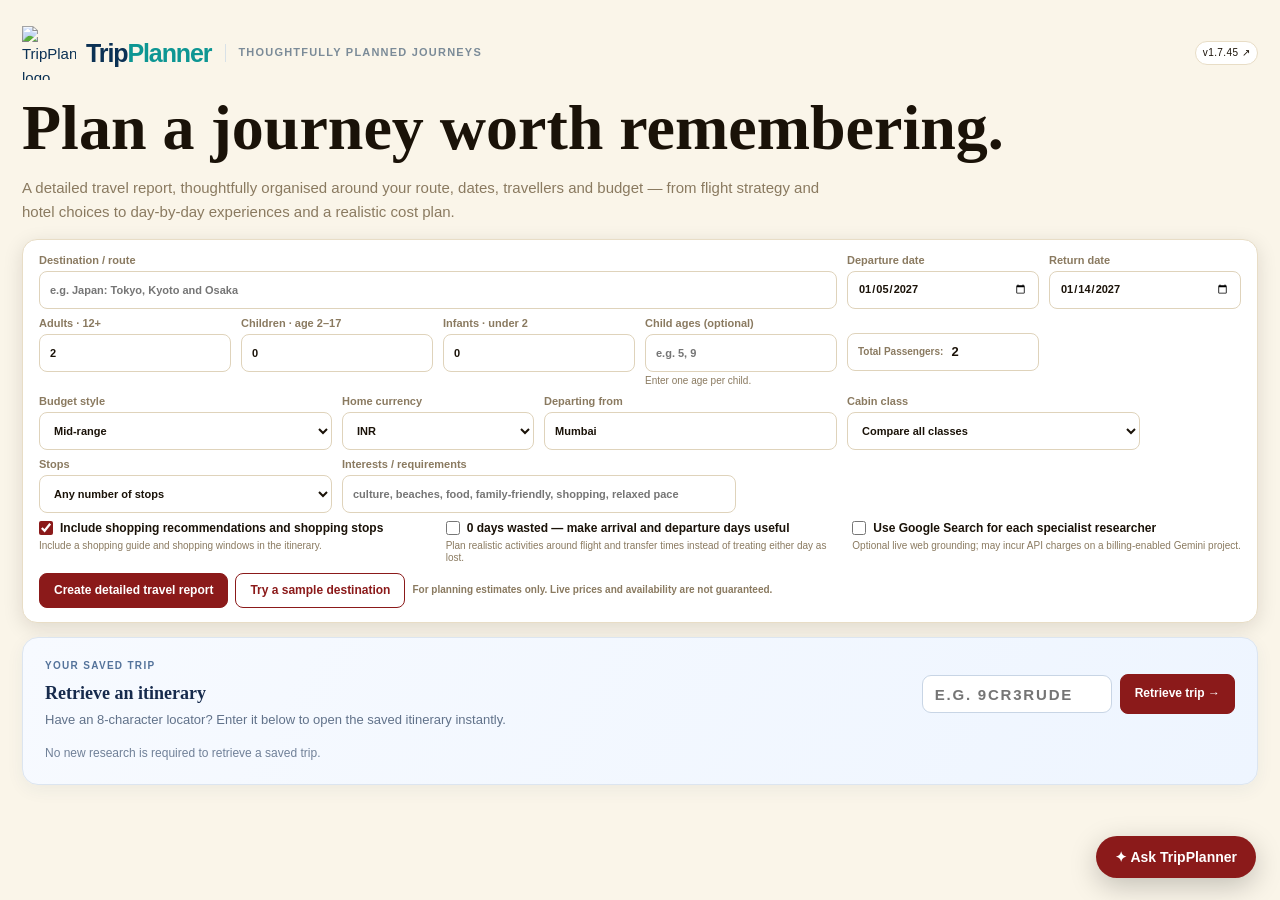
==== commit b18b5d31: "Display version 1.7.45" ====
--- a/public/index.html
+++ b/public/index.html
@@ -213,7 +213,7 @@
  .tabs{overflow:visible;overflow-x:visible;overflow-y:visible;touch-action:pan-y}
 }
 .search-history{display:flex;align-items:center;gap:10px;flex-wrap:wrap;margin:8px 0}.search-history-panel{display:none;background:#fff;border:1px solid var(--line);border-radius:12px;padding:12px;margin:8px 0}.search-history-panel.open{display:block}.search-history-item{display:flex;align-items:center;justify-content:space-between;gap:12px;padding:10px 4px;border-bottom:1px solid var(--line);cursor:pointer}.search-history-item:last-child{border-bottom:0}.search-history-item strong{display:block}.search-history-item small{display:block;color:var(--muted)}.search-timer{display:inline-flex;align-items:center;gap:6px;color:var(--jade);font-weight:800;font-variant-numeric:tabular-nums;padding:5px 9px;border-radius:8px;background:#eef7f0}.search-timer[hidden]{display:none!important}.search-history-empty{color:var(--muted);font-size:13px;padding:8px 0}.locator-panel{display:grid;grid-template-columns:minmax(0,1fr) auto;gap:14px 24px;align-items:center;margin:14px 0 10px;padding:20px 22px;border:1px solid #dce5f0;border-radius:16px;background:linear-gradient(120deg,#f7faff 0%,#eef5ff 100%);box-shadow:0 5px 18px rgba(34,65,105,.06)}.locator-copy{min-width:0}.locator-eyebrow,.active-locator-label{display:block;font-size:10px;font-weight:800;letter-spacing:.13em;color:#54739b}.locator-copy h3{margin:5px 0 4px;font-size:18px;color:#172b4d}.locator-copy p{margin:0;color:#61728a;font-size:13px;line-height:1.45}.locator-controls{display:flex;gap:8px;align-items:center}.locator-controls input{width:190px;min-width:0;padding:11px 12px;border:1px solid #c8d5e5;border-radius:9px;background:#fff;color:#183252;font-weight:750;letter-spacing:.12em;text-transform:uppercase;font-variant-numeric:tabular-nums}.locator-controls input:focus{outline:3px solid rgba(64,125,205,.18);border-color:#4e83c5}.locator-controls .btn{white-space:nowrap}.locator-status{grid-column:1/-1;margin:0;color:#708098;font-size:12px}.active-locator{display:flex;align-items:center;justify-content:space-between;gap:16px;margin:10px 0 14px;padding:15px 18px;border:1px solid #c7e3d2;border-radius:14px;background:linear-gradient(110deg,#f0faf4,#e6f5ec)}.active-locator[hidden]{display:none!important}.active-locator strong{display:block;margin:3px 0;font-size:24px;line-height:1.2;letter-spacing:.2em;color:#17633c;font-variant-numeric:tabular-nums}.active-locator small{display:block;color:#527462;font-size:12px}.active-locator .btn{flex-shrink:0}.sr-only{position:absolute;width:1px;height:1px;padding:0;margin:-1px;overflow:hidden;clip:rect(0,0,0,0);white-space:nowrap;border:0}@media(max-width:680px){.locator-panel{grid-template-columns:1fr;padding:16px;gap:12px}.locator-controls{width:100%}.locator-controls input{flex:1;width:100%}.locator-status{grid-column:auto}.active-locator{align-items:flex-start}.active-locator strong{font-size:20px}}</style></head><body><main class="wrap" id="wrap">
-<div class="brand-header"><a class="brand-logo" href="/" aria-label="TripPlanner home"><img src="/logo.svg" width="54" height="54" alt="TripPlanner logo"><span class="brand-wordmark">Trip<span>Planner</span></span></a><span class="brand-tagline">Thoughtfully planned journeys</span><a id="appVersion" class="version-tag" href="/diagnostics" target="_blank" rel="noopener noreferrer" aria-label="Open transaction diagnostics in a new tab" title="Open transaction diagnostics in a new tab">v1.7.44 ↗</a></div><h1>Plan a journey worth remembering.</h1><p class="lead">A detailed travel report, thoughtfully organised around your route, dates, travellers and budget — from flight strategy and hotel choices to day-by-day experiences and a realistic cost plan.</p>
+<div class="brand-header"><a class="brand-logo" href="/" aria-label="TripPlanner home"><img src="/logo.svg" width="54" height="54" alt="TripPlanner logo"><span class="brand-wordmark">Trip<span>Planner</span></span></a><span class="brand-tagline">Thoughtfully planned journeys</span><a id="appVersion" class="version-tag" href="/diagnostics" target="_blank" rel="noopener noreferrer" aria-label="Open transaction diagnostics in a new tab" title="Open transaction diagnostics in a new tab">v1.7.45 ↗</a></div><h1>Plan a journey worth remembering.</h1><p class="lead">A detailed travel report, thoughtfully organised around your route, dates, travellers and budget — from flight strategy and hotel choices to day-by-day experiences and a realistic cost plan.</p>
 <section class="formbox" id="tripFormBox"><form id="tripForm" class="formgrid">
 <label class="field span-2 destination-field">Destination / route<input id="dest" required maxlength="120" placeholder="e.g. Japan: Tokyo, Kyoto and Osaka"></label>
 <label class="field span-2 date-field">Departure date<input id="d1" type="date" required></label><label class="field span-2 date-field">Return date<input id="d2" type="date" required></label>
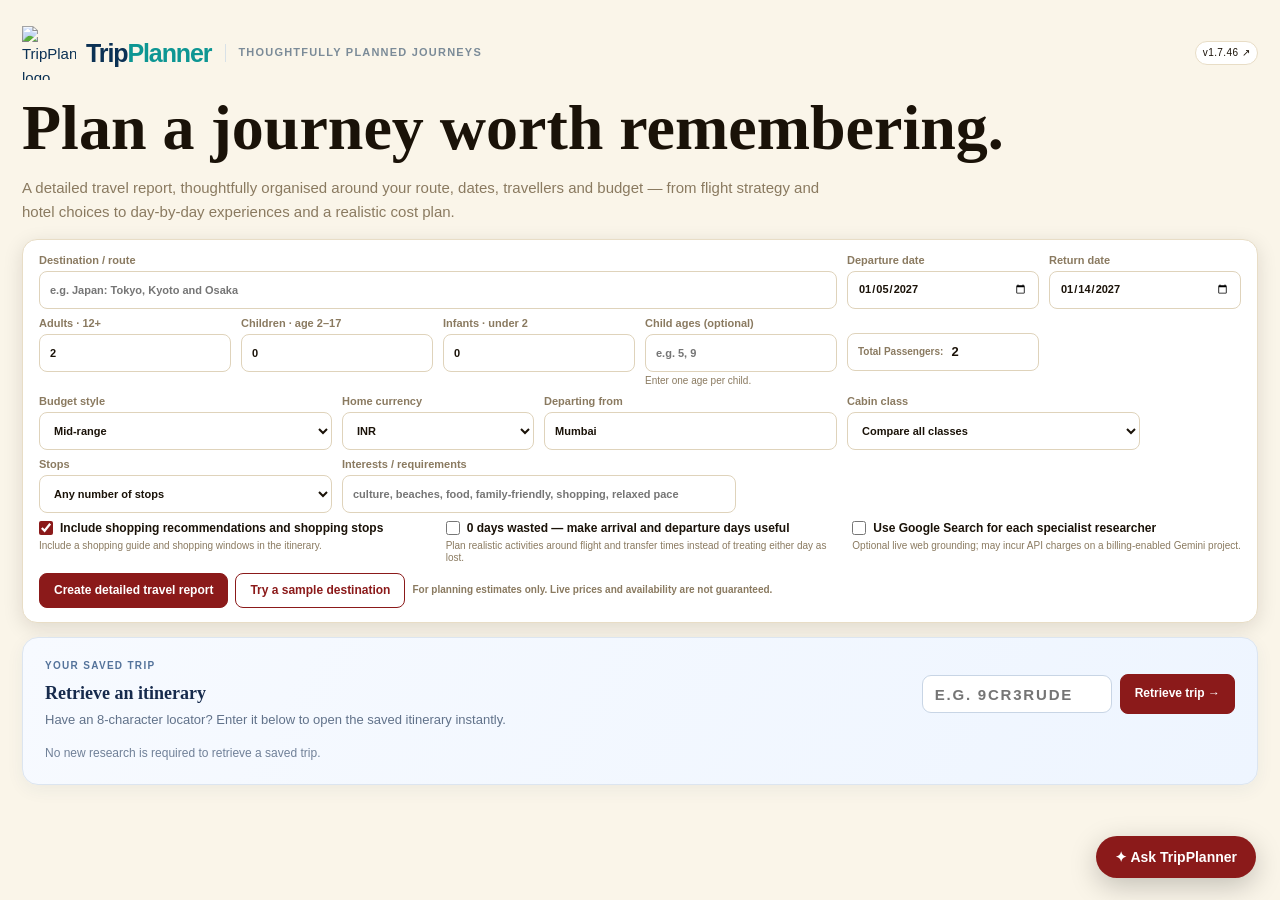
==== commit 3bfd43ba: "Display version 1.7.46" ====
--- a/public/index.html
+++ b/public/index.html
@@ -213,7 +213,7 @@
  .tabs{overflow:visible;overflow-x:visible;overflow-y:visible;touch-action:pan-y}
 }
 .search-history{display:flex;align-items:center;gap:10px;flex-wrap:wrap;margin:8px 0}.search-history-panel{display:none;background:#fff;border:1px solid var(--line);border-radius:12px;padding:12px;margin:8px 0}.search-history-panel.open{display:block}.search-history-item{display:flex;align-items:center;justify-content:space-between;gap:12px;padding:10px 4px;border-bottom:1px solid var(--line);cursor:pointer}.search-history-item:last-child{border-bottom:0}.search-history-item strong{display:block}.search-history-item small{display:block;color:var(--muted)}.search-timer{display:inline-flex;align-items:center;gap:6px;color:var(--jade);font-weight:800;font-variant-numeric:tabular-nums;padding:5px 9px;border-radius:8px;background:#eef7f0}.search-timer[hidden]{display:none!important}.search-history-empty{color:var(--muted);font-size:13px;padding:8px 0}.locator-panel{display:grid;grid-template-columns:minmax(0,1fr) auto;gap:14px 24px;align-items:center;margin:14px 0 10px;padding:20px 22px;border:1px solid #dce5f0;border-radius:16px;background:linear-gradient(120deg,#f7faff 0%,#eef5ff 100%);box-shadow:0 5px 18px rgba(34,65,105,.06)}.locator-copy{min-width:0}.locator-eyebrow,.active-locator-label{display:block;font-size:10px;font-weight:800;letter-spacing:.13em;color:#54739b}.locator-copy h3{margin:5px 0 4px;font-size:18px;color:#172b4d}.locator-copy p{margin:0;color:#61728a;font-size:13px;line-height:1.45}.locator-controls{display:flex;gap:8px;align-items:center}.locator-controls input{width:190px;min-width:0;padding:11px 12px;border:1px solid #c8d5e5;border-radius:9px;background:#fff;color:#183252;font-weight:750;letter-spacing:.12em;text-transform:uppercase;font-variant-numeric:tabular-nums}.locator-controls input:focus{outline:3px solid rgba(64,125,205,.18);border-color:#4e83c5}.locator-controls .btn{white-space:nowrap}.locator-status{grid-column:1/-1;margin:0;color:#708098;font-size:12px}.active-locator{display:flex;align-items:center;justify-content:space-between;gap:16px;margin:10px 0 14px;padding:15px 18px;border:1px solid #c7e3d2;border-radius:14px;background:linear-gradient(110deg,#f0faf4,#e6f5ec)}.active-locator[hidden]{display:none!important}.active-locator strong{display:block;margin:3px 0;font-size:24px;line-height:1.2;letter-spacing:.2em;color:#17633c;font-variant-numeric:tabular-nums}.active-locator small{display:block;color:#527462;font-size:12px}.active-locator .btn{flex-shrink:0}.sr-only{position:absolute;width:1px;height:1px;padding:0;margin:-1px;overflow:hidden;clip:rect(0,0,0,0);white-space:nowrap;border:0}@media(max-width:680px){.locator-panel{grid-template-columns:1fr;padding:16px;gap:12px}.locator-controls{width:100%}.locator-controls input{flex:1;width:100%}.locator-status{grid-column:auto}.active-locator{align-items:flex-start}.active-locator strong{font-size:20px}}</style></head><body><main class="wrap" id="wrap">
-<div class="brand-header"><a class="brand-logo" href="/" aria-label="TripPlanner home"><img src="/logo.svg" width="54" height="54" alt="TripPlanner logo"><span class="brand-wordmark">Trip<span>Planner</span></span></a><span class="brand-tagline">Thoughtfully planned journeys</span><a id="appVersion" class="version-tag" href="/diagnostics" target="_blank" rel="noopener noreferrer" aria-label="Open transaction diagnostics in a new tab" title="Open transaction diagnostics in a new tab">v1.7.45 ↗</a></div><h1>Plan a journey worth remembering.</h1><p class="lead">A detailed travel report, thoughtfully organised around your route, dates, travellers and budget — from flight strategy and hotel choices to day-by-day experiences and a realistic cost plan.</p>
+<div class="brand-header"><a class="brand-logo" href="/" aria-label="TripPlanner home"><img src="/logo.svg" width="54" height="54" alt="TripPlanner logo"><span class="brand-wordmark">Trip<span>Planner</span></span></a><span class="brand-tagline">Thoughtfully planned journeys</span><a id="appVersion" class="version-tag" href="/diagnostics" target="_blank" rel="noopener noreferrer" aria-label="Open transaction diagnostics in a new tab" title="Open transaction diagnostics in a new tab">v1.7.46 ↗</a></div><h1>Plan a journey worth remembering.</h1><p class="lead">A detailed travel report, thoughtfully organised around your route, dates, travellers and budget — from flight strategy and hotel choices to day-by-day experiences and a realistic cost plan.</p>
 <section class="formbox" id="tripFormBox"><form id="tripForm" class="formgrid">
 <label class="field span-2 destination-field">Destination / route<input id="dest" required maxlength="120" placeholder="e.g. Japan: Tokyo, Kyoto and Osaka"></label>
 <label class="field span-2 date-field">Departure date<input id="d1" type="date" required></label><label class="field span-2 date-field">Return date<input id="d2" type="date" required></label>
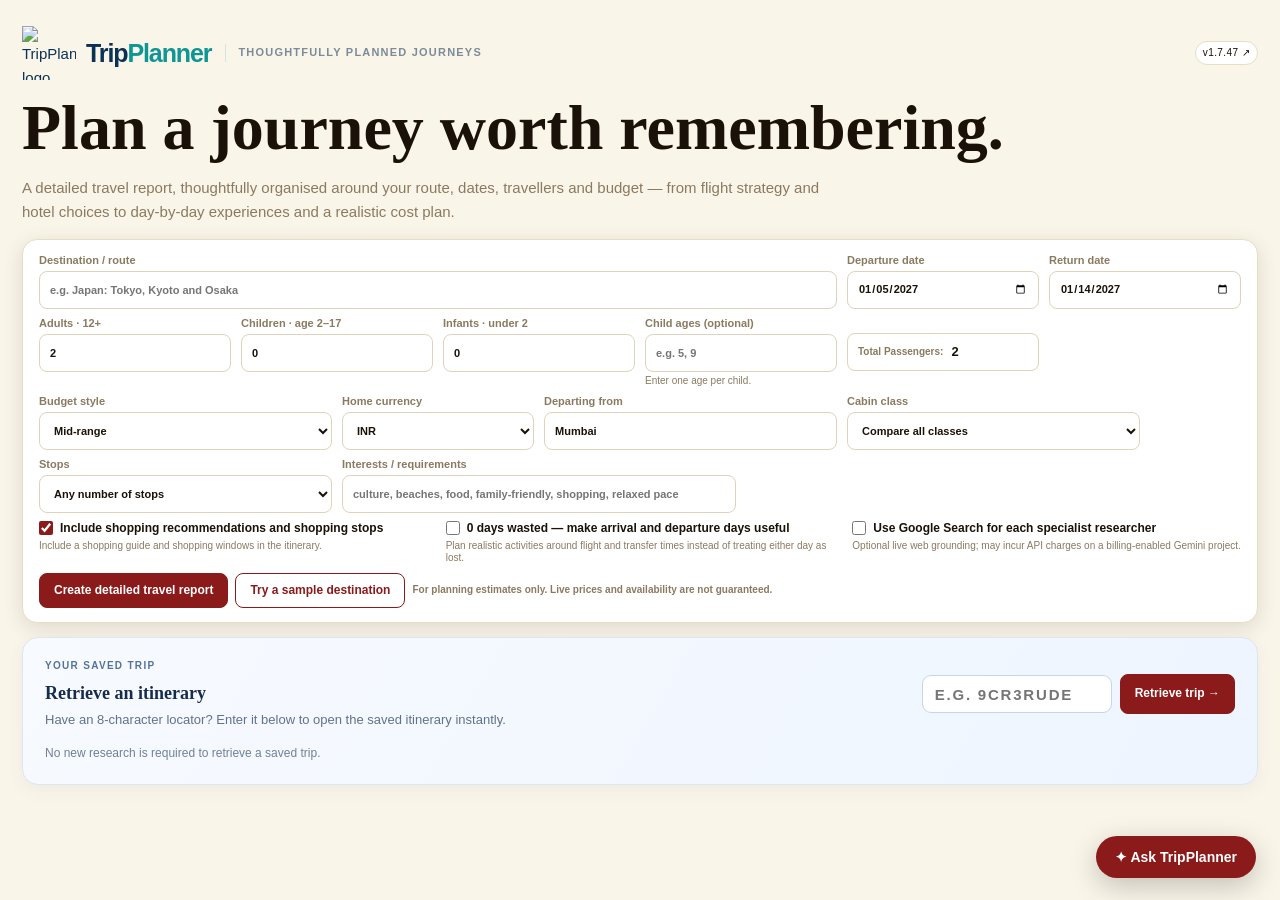
==== commit 8bdc792b: "Display version 1.7.47" ====
--- a/public/index.html
+++ b/public/index.html
@@ -213,7 +213,7 @@
  .tabs{overflow:visible;overflow-x:visible;overflow-y:visible;touch-action:pan-y}
 }
 .search-history{display:flex;align-items:center;gap:10px;flex-wrap:wrap;margin:8px 0}.search-history-panel{display:none;background:#fff;border:1px solid var(--line);border-radius:12px;padding:12px;margin:8px 0}.search-history-panel.open{display:block}.search-history-item{display:flex;align-items:center;justify-content:space-between;gap:12px;padding:10px 4px;border-bottom:1px solid var(--line);cursor:pointer}.search-history-item:last-child{border-bottom:0}.search-history-item strong{display:block}.search-history-item small{display:block;color:var(--muted)}.search-timer{display:inline-flex;align-items:center;gap:6px;color:var(--jade);font-weight:800;font-variant-numeric:tabular-nums;padding:5px 9px;border-radius:8px;background:#eef7f0}.search-timer[hidden]{display:none!important}.search-history-empty{color:var(--muted);font-size:13px;padding:8px 0}.locator-panel{display:grid;grid-template-columns:minmax(0,1fr) auto;gap:14px 24px;align-items:center;margin:14px 0 10px;padding:20px 22px;border:1px solid #dce5f0;border-radius:16px;background:linear-gradient(120deg,#f7faff 0%,#eef5ff 100%);box-shadow:0 5px 18px rgba(34,65,105,.06)}.locator-copy{min-width:0}.locator-eyebrow,.active-locator-label{display:block;font-size:10px;font-weight:800;letter-spacing:.13em;color:#54739b}.locator-copy h3{margin:5px 0 4px;font-size:18px;color:#172b4d}.locator-copy p{margin:0;color:#61728a;font-size:13px;line-height:1.45}.locator-controls{display:flex;gap:8px;align-items:center}.locator-controls input{width:190px;min-width:0;padding:11px 12px;border:1px solid #c8d5e5;border-radius:9px;background:#fff;color:#183252;font-weight:750;letter-spacing:.12em;text-transform:uppercase;font-variant-numeric:tabular-nums}.locator-controls input:focus{outline:3px solid rgba(64,125,205,.18);border-color:#4e83c5}.locator-controls .btn{white-space:nowrap}.locator-status{grid-column:1/-1;margin:0;color:#708098;font-size:12px}.active-locator{display:flex;align-items:center;justify-content:space-between;gap:16px;margin:10px 0 14px;padding:15px 18px;border:1px solid #c7e3d2;border-radius:14px;background:linear-gradient(110deg,#f0faf4,#e6f5ec)}.active-locator[hidden]{display:none!important}.active-locator strong{display:block;margin:3px 0;font-size:24px;line-height:1.2;letter-spacing:.2em;color:#17633c;font-variant-numeric:tabular-nums}.active-locator small{display:block;color:#527462;font-size:12px}.active-locator .btn{flex-shrink:0}.sr-only{position:absolute;width:1px;height:1px;padding:0;margin:-1px;overflow:hidden;clip:rect(0,0,0,0);white-space:nowrap;border:0}@media(max-width:680px){.locator-panel{grid-template-columns:1fr;padding:16px;gap:12px}.locator-controls{width:100%}.locator-controls input{flex:1;width:100%}.locator-status{grid-column:auto}.active-locator{align-items:flex-start}.active-locator strong{font-size:20px}}</style></head><body><main class="wrap" id="wrap">
-<div class="brand-header"><a class="brand-logo" href="/" aria-label="TripPlanner home"><img src="/logo.svg" width="54" height="54" alt="TripPlanner logo"><span class="brand-wordmark">Trip<span>Planner</span></span></a><span class="brand-tagline">Thoughtfully planned journeys</span><a id="appVersion" class="version-tag" href="/diagnostics" target="_blank" rel="noopener noreferrer" aria-label="Open transaction diagnostics in a new tab" title="Open transaction diagnostics in a new tab">v1.7.46 ↗</a></div><h1>Plan a journey worth remembering.</h1><p class="lead">A detailed travel report, thoughtfully organised around your route, dates, travellers and budget — from flight strategy and hotel choices to day-by-day experiences and a realistic cost plan.</p>
+<div class="brand-header"><a class="brand-logo" href="/" aria-label="TripPlanner home"><img src="/logo.svg" width="54" height="54" alt="TripPlanner logo"><span class="brand-wordmark">Trip<span>Planner</span></span></a><span class="brand-tagline">Thoughtfully planned journeys</span><a id="appVersion" class="version-tag" href="/diagnostics" target="_blank" rel="noopener noreferrer" aria-label="Open transaction diagnostics in a new tab" title="Open transaction diagnostics in a new tab">v1.7.47 ↗</a></div><h1>Plan a journey worth remembering.</h1><p class="lead">A detailed travel report, thoughtfully organised around your route, dates, travellers and budget — from flight strategy and hotel choices to day-by-day experiences and a realistic cost plan.</p>
 <section class="formbox" id="tripFormBox"><form id="tripForm" class="formgrid">
 <label class="field span-2 destination-field">Destination / route<input id="dest" required maxlength="120" placeholder="e.g. Japan: Tokyo, Kyoto and Osaka"></label>
 <label class="field span-2 date-field">Departure date<input id="d1" type="date" required></label><label class="field span-2 date-field">Return date<input id="d2" type="date" required></label>
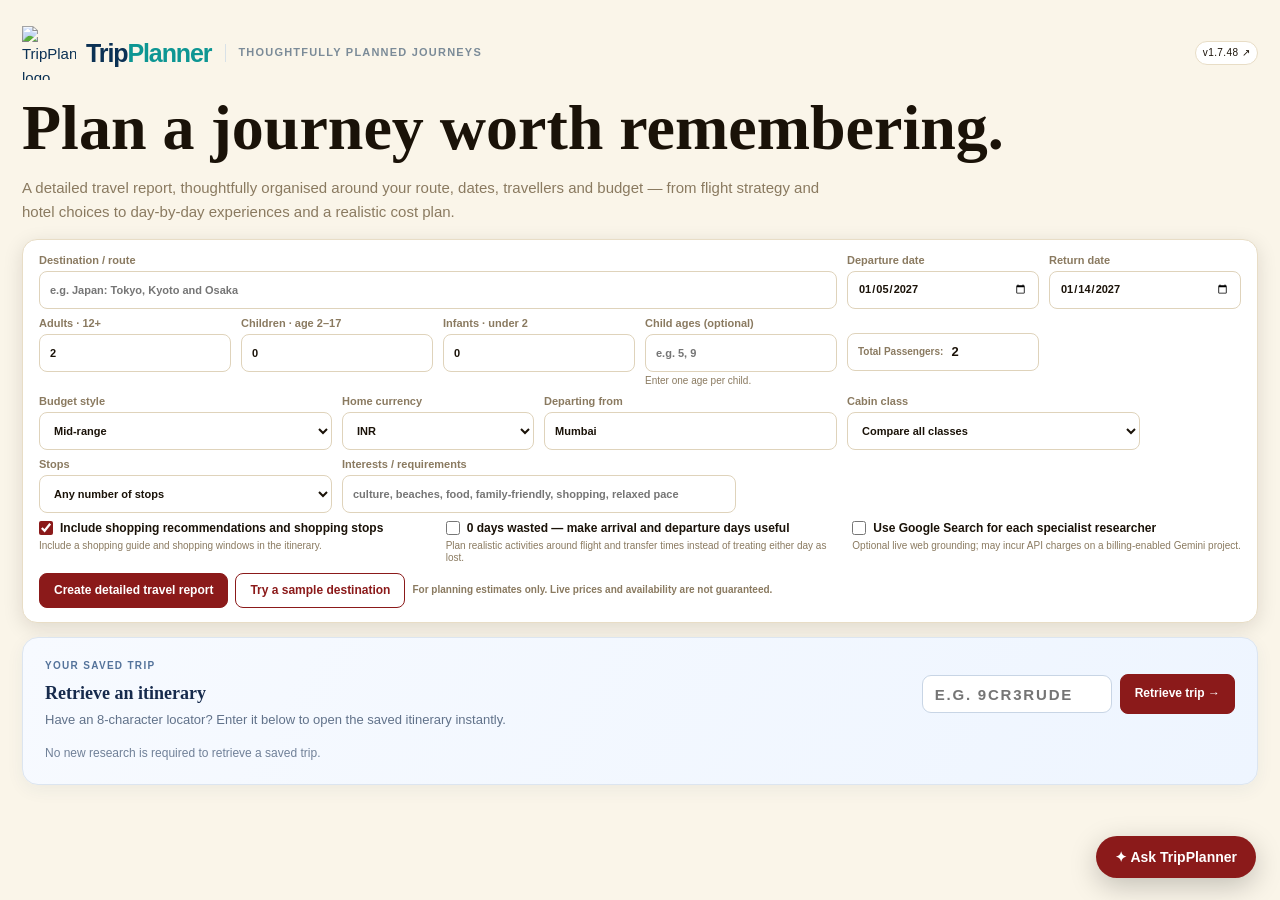
==== commit e4e61fa1: "Display version 1.7.48" ====
--- a/public/index.html
+++ b/public/index.html
@@ -213,7 +213,7 @@
  .tabs{overflow:visible;overflow-x:visible;overflow-y:visible;touch-action:pan-y}
 }
 .search-history{display:flex;align-items:center;gap:10px;flex-wrap:wrap;margin:8px 0}.search-history-panel{display:none;background:#fff;border:1px solid var(--line);border-radius:12px;padding:12px;margin:8px 0}.search-history-panel.open{display:block}.search-history-item{display:flex;align-items:center;justify-content:space-between;gap:12px;padding:10px 4px;border-bottom:1px solid var(--line);cursor:pointer}.search-history-item:last-child{border-bottom:0}.search-history-item strong{display:block}.search-history-item small{display:block;color:var(--muted)}.search-timer{display:inline-flex;align-items:center;gap:6px;color:var(--jade);font-weight:800;font-variant-numeric:tabular-nums;padding:5px 9px;border-radius:8px;background:#eef7f0}.search-timer[hidden]{display:none!important}.search-history-empty{color:var(--muted);font-size:13px;padding:8px 0}.locator-panel{display:grid;grid-template-columns:minmax(0,1fr) auto;gap:14px 24px;align-items:center;margin:14px 0 10px;padding:20px 22px;border:1px solid #dce5f0;border-radius:16px;background:linear-gradient(120deg,#f7faff 0%,#eef5ff 100%);box-shadow:0 5px 18px rgba(34,65,105,.06)}.locator-copy{min-width:0}.locator-eyebrow,.active-locator-label{display:block;font-size:10px;font-weight:800;letter-spacing:.13em;color:#54739b}.locator-copy h3{margin:5px 0 4px;font-size:18px;color:#172b4d}.locator-copy p{margin:0;color:#61728a;font-size:13px;line-height:1.45}.locator-controls{display:flex;gap:8px;align-items:center}.locator-controls input{width:190px;min-width:0;padding:11px 12px;border:1px solid #c8d5e5;border-radius:9px;background:#fff;color:#183252;font-weight:750;letter-spacing:.12em;text-transform:uppercase;font-variant-numeric:tabular-nums}.locator-controls input:focus{outline:3px solid rgba(64,125,205,.18);border-color:#4e83c5}.locator-controls .btn{white-space:nowrap}.locator-status{grid-column:1/-1;margin:0;color:#708098;font-size:12px}.active-locator{display:flex;align-items:center;justify-content:space-between;gap:16px;margin:10px 0 14px;padding:15px 18px;border:1px solid #c7e3d2;border-radius:14px;background:linear-gradient(110deg,#f0faf4,#e6f5ec)}.active-locator[hidden]{display:none!important}.active-locator strong{display:block;margin:3px 0;font-size:24px;line-height:1.2;letter-spacing:.2em;color:#17633c;font-variant-numeric:tabular-nums}.active-locator small{display:block;color:#527462;font-size:12px}.active-locator .btn{flex-shrink:0}.sr-only{position:absolute;width:1px;height:1px;padding:0;margin:-1px;overflow:hidden;clip:rect(0,0,0,0);white-space:nowrap;border:0}@media(max-width:680px){.locator-panel{grid-template-columns:1fr;padding:16px;gap:12px}.locator-controls{width:100%}.locator-controls input{flex:1;width:100%}.locator-status{grid-column:auto}.active-locator{align-items:flex-start}.active-locator strong{font-size:20px}}</style></head><body><main class="wrap" id="wrap">
-<div class="brand-header"><a class="brand-logo" href="/" aria-label="TripPlanner home"><img src="/logo.svg" width="54" height="54" alt="TripPlanner logo"><span class="brand-wordmark">Trip<span>Planner</span></span></a><span class="brand-tagline">Thoughtfully planned journeys</span><a id="appVersion" class="version-tag" href="/diagnostics" target="_blank" rel="noopener noreferrer" aria-label="Open transaction diagnostics in a new tab" title="Open transaction diagnostics in a new tab">v1.7.47 ↗</a></div><h1>Plan a journey worth remembering.</h1><p class="lead">A detailed travel report, thoughtfully organised around your route, dates, travellers and budget — from flight strategy and hotel choices to day-by-day experiences and a realistic cost plan.</p>
+<div class="brand-header"><a class="brand-logo" href="/" aria-label="TripPlanner home"><img src="/logo.svg" width="54" height="54" alt="TripPlanner logo"><span class="brand-wordmark">Trip<span>Planner</span></span></a><span class="brand-tagline">Thoughtfully planned journeys</span><a id="appVersion" class="version-tag" href="/diagnostics" target="_blank" rel="noopener noreferrer" aria-label="Open transaction diagnostics in a new tab" title="Open transaction diagnostics in a new tab">v1.7.48 ↗</a></div><h1>Plan a journey worth remembering.</h1><p class="lead">A detailed travel report, thoughtfully organised around your route, dates, travellers and budget — from flight strategy and hotel choices to day-by-day experiences and a realistic cost plan.</p>
 <section class="formbox" id="tripFormBox"><form id="tripForm" class="formgrid">
 <label class="field span-2 destination-field">Destination / route<input id="dest" required maxlength="120" placeholder="e.g. Japan: Tokyo, Kyoto and Osaka"></label>
 <label class="field span-2 date-field">Departure date<input id="d1" type="date" required></label><label class="field span-2 date-field">Return date<input id="d2" type="date" required></label>
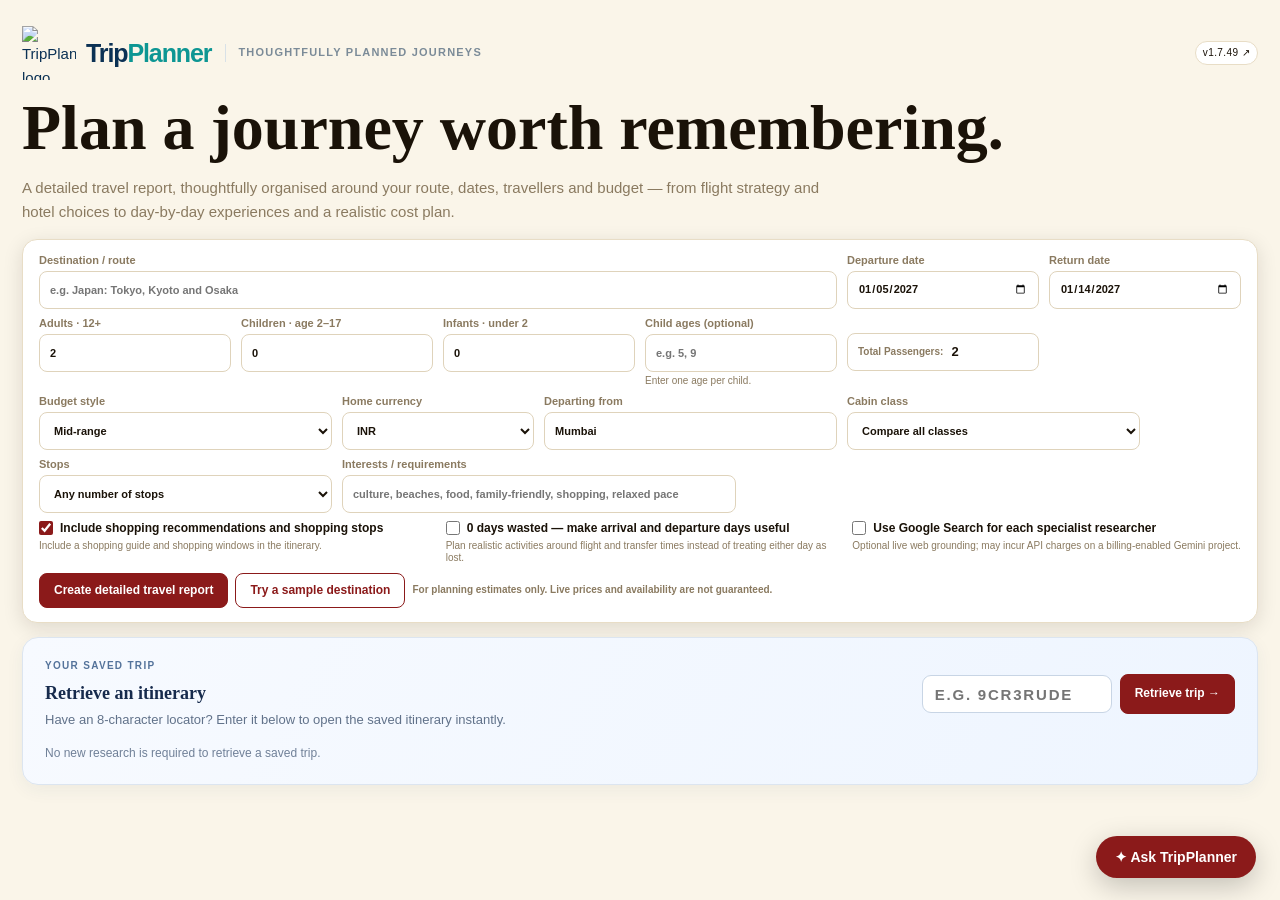
==== commit d7529c39: "Display version 1.7.49" ====
--- a/public/index.html
+++ b/public/index.html
@@ -213,7 +213,7 @@
  .tabs{overflow:visible;overflow-x:visible;overflow-y:visible;touch-action:pan-y}
 }
 .search-history{display:flex;align-items:center;gap:10px;flex-wrap:wrap;margin:8px 0}.search-history-panel{display:none;background:#fff;border:1px solid var(--line);border-radius:12px;padding:12px;margin:8px 0}.search-history-panel.open{display:block}.search-history-item{display:flex;align-items:center;justify-content:space-between;gap:12px;padding:10px 4px;border-bottom:1px solid var(--line);cursor:pointer}.search-history-item:last-child{border-bottom:0}.search-history-item strong{display:block}.search-history-item small{display:block;color:var(--muted)}.search-timer{display:inline-flex;align-items:center;gap:6px;color:var(--jade);font-weight:800;font-variant-numeric:tabular-nums;padding:5px 9px;border-radius:8px;background:#eef7f0}.search-timer[hidden]{display:none!important}.search-history-empty{color:var(--muted);font-size:13px;padding:8px 0}.locator-panel{display:grid;grid-template-columns:minmax(0,1fr) auto;gap:14px 24px;align-items:center;margin:14px 0 10px;padding:20px 22px;border:1px solid #dce5f0;border-radius:16px;background:linear-gradient(120deg,#f7faff 0%,#eef5ff 100%);box-shadow:0 5px 18px rgba(34,65,105,.06)}.locator-copy{min-width:0}.locator-eyebrow,.active-locator-label{display:block;font-size:10px;font-weight:800;letter-spacing:.13em;color:#54739b}.locator-copy h3{margin:5px 0 4px;font-size:18px;color:#172b4d}.locator-copy p{margin:0;color:#61728a;font-size:13px;line-height:1.45}.locator-controls{display:flex;gap:8px;align-items:center}.locator-controls input{width:190px;min-width:0;padding:11px 12px;border:1px solid #c8d5e5;border-radius:9px;background:#fff;color:#183252;font-weight:750;letter-spacing:.12em;text-transform:uppercase;font-variant-numeric:tabular-nums}.locator-controls input:focus{outline:3px solid rgba(64,125,205,.18);border-color:#4e83c5}.locator-controls .btn{white-space:nowrap}.locator-status{grid-column:1/-1;margin:0;color:#708098;font-size:12px}.active-locator{display:flex;align-items:center;justify-content:space-between;gap:16px;margin:10px 0 14px;padding:15px 18px;border:1px solid #c7e3d2;border-radius:14px;background:linear-gradient(110deg,#f0faf4,#e6f5ec)}.active-locator[hidden]{display:none!important}.active-locator strong{display:block;margin:3px 0;font-size:24px;line-height:1.2;letter-spacing:.2em;color:#17633c;font-variant-numeric:tabular-nums}.active-locator small{display:block;color:#527462;font-size:12px}.active-locator .btn{flex-shrink:0}.sr-only{position:absolute;width:1px;height:1px;padding:0;margin:-1px;overflow:hidden;clip:rect(0,0,0,0);white-space:nowrap;border:0}@media(max-width:680px){.locator-panel{grid-template-columns:1fr;padding:16px;gap:12px}.locator-controls{width:100%}.locator-controls input{flex:1;width:100%}.locator-status{grid-column:auto}.active-locator{align-items:flex-start}.active-locator strong{font-size:20px}}</style></head><body><main class="wrap" id="wrap">
-<div class="brand-header"><a class="brand-logo" href="/" aria-label="TripPlanner home"><img src="/logo.svg" width="54" height="54" alt="TripPlanner logo"><span class="brand-wordmark">Trip<span>Planner</span></span></a><span class="brand-tagline">Thoughtfully planned journeys</span><a id="appVersion" class="version-tag" href="/diagnostics" target="_blank" rel="noopener noreferrer" aria-label="Open transaction diagnostics in a new tab" title="Open transaction diagnostics in a new tab">v1.7.48 ↗</a></div><h1>Plan a journey worth remembering.</h1><p class="lead">A detailed travel report, thoughtfully organised around your route, dates, travellers and budget — from flight strategy and hotel choices to day-by-day experiences and a realistic cost plan.</p>
+<div class="brand-header"><a class="brand-logo" href="/" aria-label="TripPlanner home"><img src="/logo.svg" width="54" height="54" alt="TripPlanner logo"><span class="brand-wordmark">Trip<span>Planner</span></span></a><span class="brand-tagline">Thoughtfully planned journeys</span><a id="appVersion" class="version-tag" href="/diagnostics" target="_blank" rel="noopener noreferrer" aria-label="Open transaction diagnostics in a new tab" title="Open transaction diagnostics in a new tab">v1.7.49 ↗</a></div><h1>Plan a journey worth remembering.</h1><p class="lead">A detailed travel report, thoughtfully organised around your route, dates, travellers and budget — from flight strategy and hotel choices to day-by-day experiences and a realistic cost plan.</p>
 <section class="formbox" id="tripFormBox"><form id="tripForm" class="formgrid">
 <label class="field span-2 destination-field">Destination / route<input id="dest" required maxlength="120" placeholder="e.g. Japan: Tokyo, Kyoto and Osaka"></label>
 <label class="field span-2 date-field">Departure date<input id="d1" type="date" required></label><label class="field span-2 date-field">Return date<input id="d2" type="date" required></label>
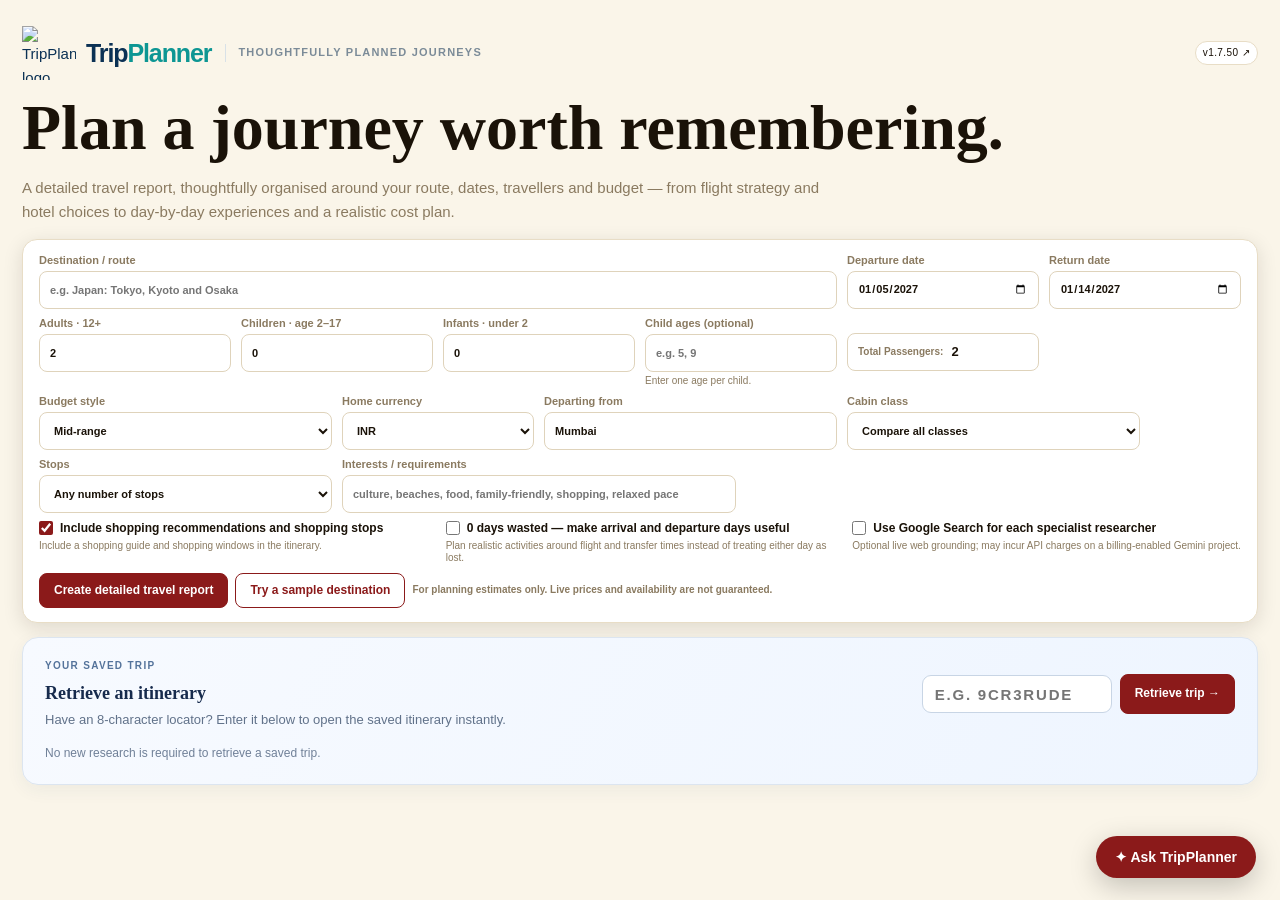
==== commit ded0cc7e: "Display version 1.7.50" ====
--- a/public/index.html
+++ b/public/index.html
@@ -213,7 +213,7 @@
  .tabs{overflow:visible;overflow-x:visible;overflow-y:visible;touch-action:pan-y}
 }
 .search-history{display:flex;align-items:center;gap:10px;flex-wrap:wrap;margin:8px 0}.search-history-panel{display:none;background:#fff;border:1px solid var(--line);border-radius:12px;padding:12px;margin:8px 0}.search-history-panel.open{display:block}.search-history-item{display:flex;align-items:center;justify-content:space-between;gap:12px;padding:10px 4px;border-bottom:1px solid var(--line);cursor:pointer}.search-history-item:last-child{border-bottom:0}.search-history-item strong{display:block}.search-history-item small{display:block;color:var(--muted)}.search-timer{display:inline-flex;align-items:center;gap:6px;color:var(--jade);font-weight:800;font-variant-numeric:tabular-nums;padding:5px 9px;border-radius:8px;background:#eef7f0}.search-timer[hidden]{display:none!important}.search-history-empty{color:var(--muted);font-size:13px;padding:8px 0}.locator-panel{display:grid;grid-template-columns:minmax(0,1fr) auto;gap:14px 24px;align-items:center;margin:14px 0 10px;padding:20px 22px;border:1px solid #dce5f0;border-radius:16px;background:linear-gradient(120deg,#f7faff 0%,#eef5ff 100%);box-shadow:0 5px 18px rgba(34,65,105,.06)}.locator-copy{min-width:0}.locator-eyebrow,.active-locator-label{display:block;font-size:10px;font-weight:800;letter-spacing:.13em;color:#54739b}.locator-copy h3{margin:5px 0 4px;font-size:18px;color:#172b4d}.locator-copy p{margin:0;color:#61728a;font-size:13px;line-height:1.45}.locator-controls{display:flex;gap:8px;align-items:center}.locator-controls input{width:190px;min-width:0;padding:11px 12px;border:1px solid #c8d5e5;border-radius:9px;background:#fff;color:#183252;font-weight:750;letter-spacing:.12em;text-transform:uppercase;font-variant-numeric:tabular-nums}.locator-controls input:focus{outline:3px solid rgba(64,125,205,.18);border-color:#4e83c5}.locator-controls .btn{white-space:nowrap}.locator-status{grid-column:1/-1;margin:0;color:#708098;font-size:12px}.active-locator{display:flex;align-items:center;justify-content:space-between;gap:16px;margin:10px 0 14px;padding:15px 18px;border:1px solid #c7e3d2;border-radius:14px;background:linear-gradient(110deg,#f0faf4,#e6f5ec)}.active-locator[hidden]{display:none!important}.active-locator strong{display:block;margin:3px 0;font-size:24px;line-height:1.2;letter-spacing:.2em;color:#17633c;font-variant-numeric:tabular-nums}.active-locator small{display:block;color:#527462;font-size:12px}.active-locator .btn{flex-shrink:0}.sr-only{position:absolute;width:1px;height:1px;padding:0;margin:-1px;overflow:hidden;clip:rect(0,0,0,0);white-space:nowrap;border:0}@media(max-width:680px){.locator-panel{grid-template-columns:1fr;padding:16px;gap:12px}.locator-controls{width:100%}.locator-controls input{flex:1;width:100%}.locator-status{grid-column:auto}.active-locator{align-items:flex-start}.active-locator strong{font-size:20px}}</style></head><body><main class="wrap" id="wrap">
-<div class="brand-header"><a class="brand-logo" href="/" aria-label="TripPlanner home"><img src="/logo.svg" width="54" height="54" alt="TripPlanner logo"><span class="brand-wordmark">Trip<span>Planner</span></span></a><span class="brand-tagline">Thoughtfully planned journeys</span><a id="appVersion" class="version-tag" href="/diagnostics" target="_blank" rel="noopener noreferrer" aria-label="Open transaction diagnostics in a new tab" title="Open transaction diagnostics in a new tab">v1.7.49 ↗</a></div><h1>Plan a journey worth remembering.</h1><p class="lead">A detailed travel report, thoughtfully organised around your route, dates, travellers and budget — from flight strategy and hotel choices to day-by-day experiences and a realistic cost plan.</p>
+<div class="brand-header"><a class="brand-logo" href="/" aria-label="TripPlanner home"><img src="/logo.svg" width="54" height="54" alt="TripPlanner logo"><span class="brand-wordmark">Trip<span>Planner</span></span></a><span class="brand-tagline">Thoughtfully planned journeys</span><a id="appVersion" class="version-tag" href="/diagnostics" target="_blank" rel="noopener noreferrer" aria-label="Open transaction diagnostics in a new tab" title="Open transaction diagnostics in a new tab">v1.7.50 ↗</a></div><h1>Plan a journey worth remembering.</h1><p class="lead">A detailed travel report, thoughtfully organised around your route, dates, travellers and budget — from flight strategy and hotel choices to day-by-day experiences and a realistic cost plan.</p>
 <section class="formbox" id="tripFormBox"><form id="tripForm" class="formgrid">
 <label class="field span-2 destination-field">Destination / route<input id="dest" required maxlength="120" placeholder="e.g. Japan: Tokyo, Kyoto and Osaka"></label>
 <label class="field span-2 date-field">Departure date<input id="d1" type="date" required></label><label class="field span-2 date-field">Return date<input id="d2" type="date" required></label>
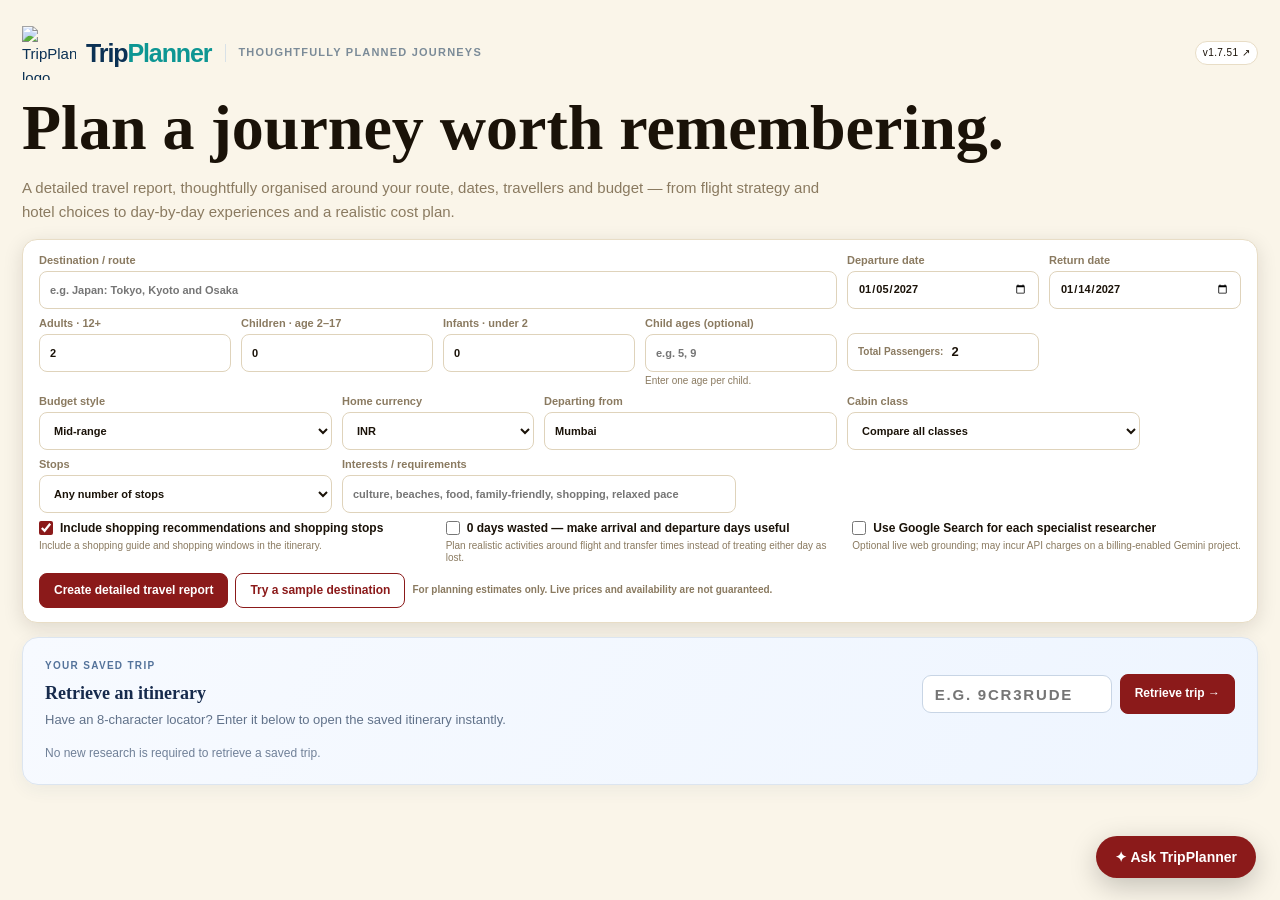
==== commit 057f71da: "Display version 1.7.51" ====
--- a/public/index.html
+++ b/public/index.html
@@ -213,7 +213,7 @@
  .tabs{overflow:visible;overflow-x:visible;overflow-y:visible;touch-action:pan-y}
 }
 .search-history{display:flex;align-items:center;gap:10px;flex-wrap:wrap;margin:8px 0}.search-history-panel{display:none;background:#fff;border:1px solid var(--line);border-radius:12px;padding:12px;margin:8px 0}.search-history-panel.open{display:block}.search-history-item{display:flex;align-items:center;justify-content:space-between;gap:12px;padding:10px 4px;border-bottom:1px solid var(--line);cursor:pointer}.search-history-item:last-child{border-bottom:0}.search-history-item strong{display:block}.search-history-item small{display:block;color:var(--muted)}.search-timer{display:inline-flex;align-items:center;gap:6px;color:var(--jade);font-weight:800;font-variant-numeric:tabular-nums;padding:5px 9px;border-radius:8px;background:#eef7f0}.search-timer[hidden]{display:none!important}.search-history-empty{color:var(--muted);font-size:13px;padding:8px 0}.locator-panel{display:grid;grid-template-columns:minmax(0,1fr) auto;gap:14px 24px;align-items:center;margin:14px 0 10px;padding:20px 22px;border:1px solid #dce5f0;border-radius:16px;background:linear-gradient(120deg,#f7faff 0%,#eef5ff 100%);box-shadow:0 5px 18px rgba(34,65,105,.06)}.locator-copy{min-width:0}.locator-eyebrow,.active-locator-label{display:block;font-size:10px;font-weight:800;letter-spacing:.13em;color:#54739b}.locator-copy h3{margin:5px 0 4px;font-size:18px;color:#172b4d}.locator-copy p{margin:0;color:#61728a;font-size:13px;line-height:1.45}.locator-controls{display:flex;gap:8px;align-items:center}.locator-controls input{width:190px;min-width:0;padding:11px 12px;border:1px solid #c8d5e5;border-radius:9px;background:#fff;color:#183252;font-weight:750;letter-spacing:.12em;text-transform:uppercase;font-variant-numeric:tabular-nums}.locator-controls input:focus{outline:3px solid rgba(64,125,205,.18);border-color:#4e83c5}.locator-controls .btn{white-space:nowrap}.locator-status{grid-column:1/-1;margin:0;color:#708098;font-size:12px}.active-locator{display:flex;align-items:center;justify-content:space-between;gap:16px;margin:10px 0 14px;padding:15px 18px;border:1px solid #c7e3d2;border-radius:14px;background:linear-gradient(110deg,#f0faf4,#e6f5ec)}.active-locator[hidden]{display:none!important}.active-locator strong{display:block;margin:3px 0;font-size:24px;line-height:1.2;letter-spacing:.2em;color:#17633c;font-variant-numeric:tabular-nums}.active-locator small{display:block;color:#527462;font-size:12px}.active-locator .btn{flex-shrink:0}.sr-only{position:absolute;width:1px;height:1px;padding:0;margin:-1px;overflow:hidden;clip:rect(0,0,0,0);white-space:nowrap;border:0}@media(max-width:680px){.locator-panel{grid-template-columns:1fr;padding:16px;gap:12px}.locator-controls{width:100%}.locator-controls input{flex:1;width:100%}.locator-status{grid-column:auto}.active-locator{align-items:flex-start}.active-locator strong{font-size:20px}}</style></head><body><main class="wrap" id="wrap">
-<div class="brand-header"><a class="brand-logo" href="/" aria-label="TripPlanner home"><img src="/logo.svg" width="54" height="54" alt="TripPlanner logo"><span class="brand-wordmark">Trip<span>Planner</span></span></a><span class="brand-tagline">Thoughtfully planned journeys</span><a id="appVersion" class="version-tag" href="/diagnostics" target="_blank" rel="noopener noreferrer" aria-label="Open transaction diagnostics in a new tab" title="Open transaction diagnostics in a new tab">v1.7.50 ↗</a></div><h1>Plan a journey worth remembering.</h1><p class="lead">A detailed travel report, thoughtfully organised around your route, dates, travellers and budget — from flight strategy and hotel choices to day-by-day experiences and a realistic cost plan.</p>
+<div class="brand-header"><a class="brand-logo" href="/" aria-label="TripPlanner home"><img src="/logo.svg" width="54" height="54" alt="TripPlanner logo"><span class="brand-wordmark">Trip<span>Planner</span></span></a><span class="brand-tagline">Thoughtfully planned journeys</span><a id="appVersion" class="version-tag" href="/diagnostics" target="_blank" rel="noopener noreferrer" aria-label="Open transaction diagnostics in a new tab" title="Open transaction diagnostics in a new tab">v1.7.51 ↗</a></div><h1>Plan a journey worth remembering.</h1><p class="lead">A detailed travel report, thoughtfully organised around your route, dates, travellers and budget — from flight strategy and hotel choices to day-by-day experiences and a realistic cost plan.</p>
 <section class="formbox" id="tripFormBox"><form id="tripForm" class="formgrid">
 <label class="field span-2 destination-field">Destination / route<input id="dest" required maxlength="120" placeholder="e.g. Japan: Tokyo, Kyoto and Osaka"></label>
 <label class="field span-2 date-field">Departure date<input id="d1" type="date" required></label><label class="field span-2 date-field">Return date<input id="d2" type="date" required></label>
